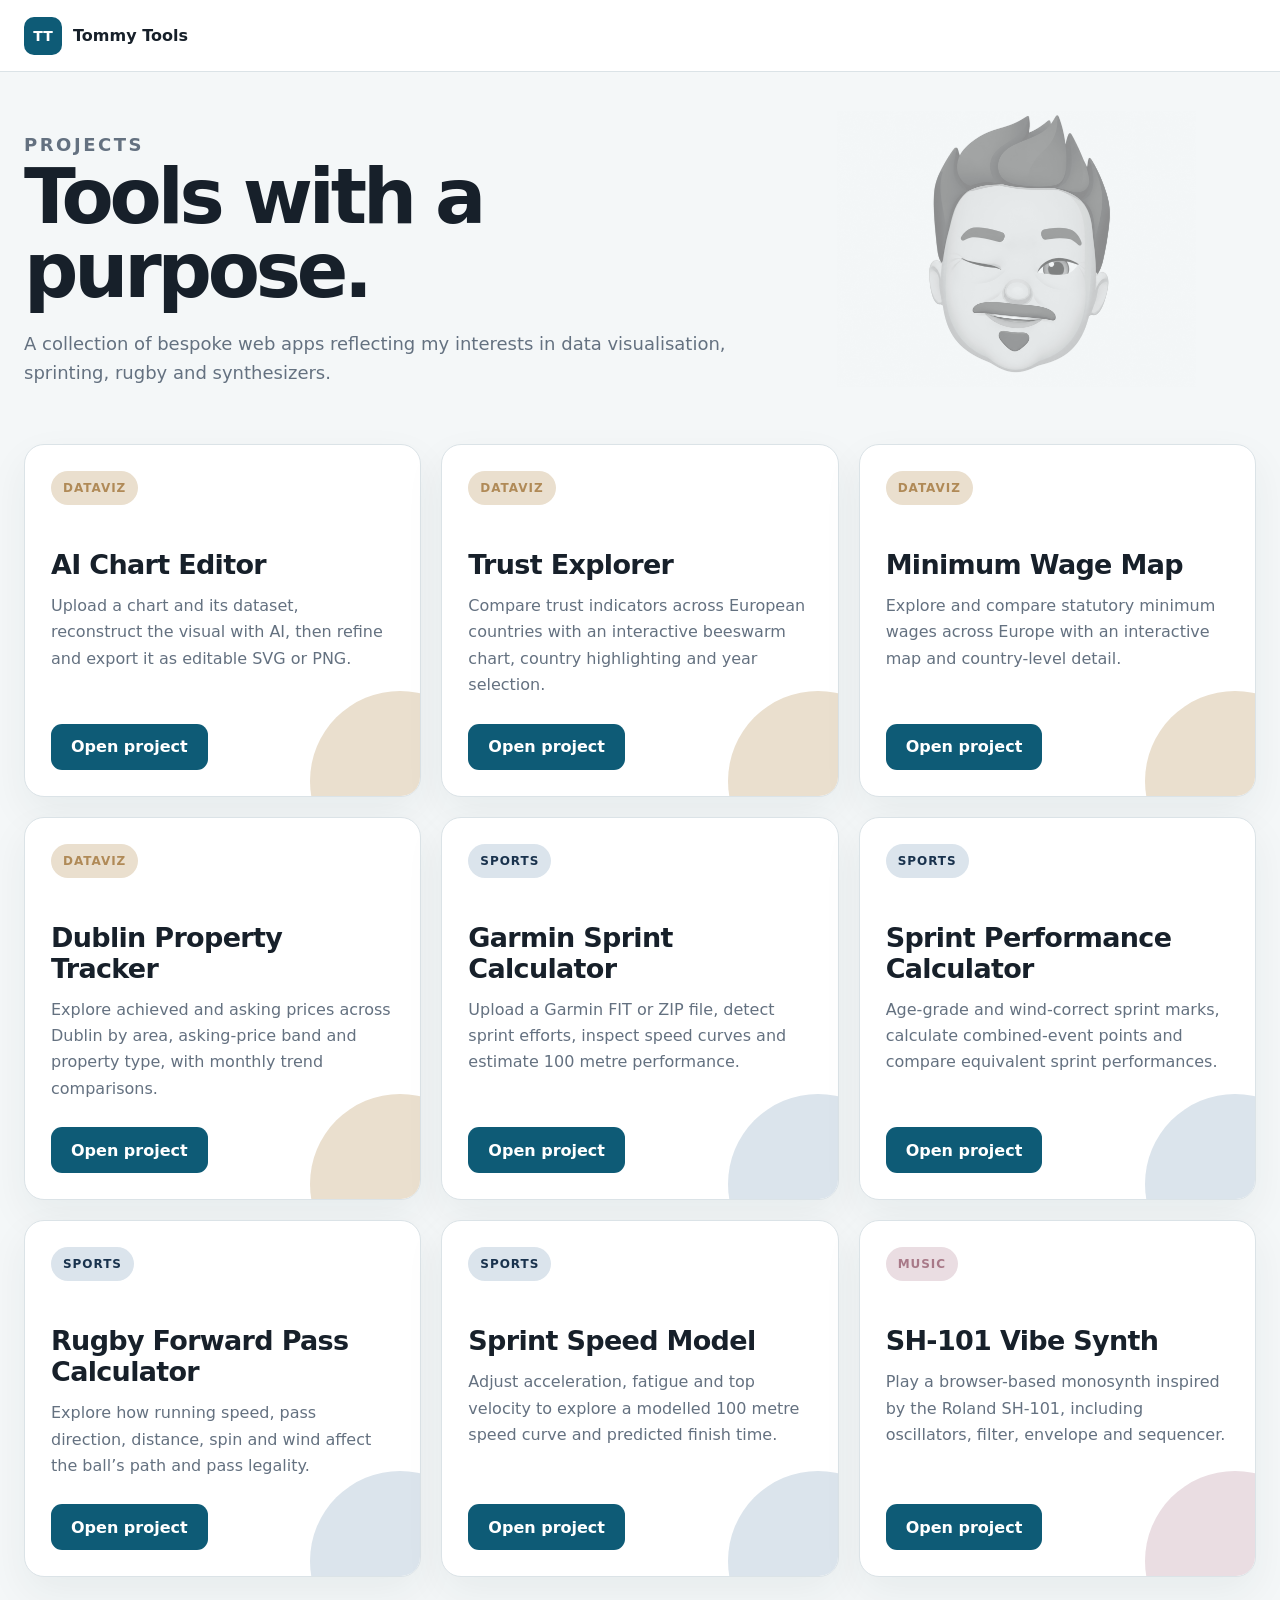
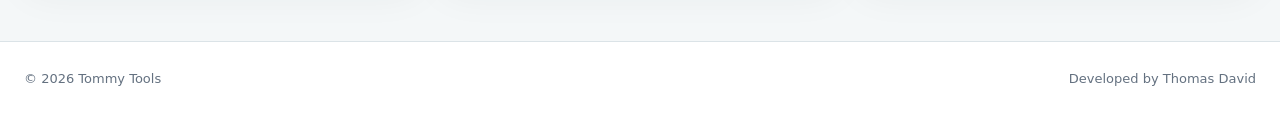
==== index.html @ 7e572ca0 "Add Dublin Property Tracker to homepage" ====
<!doctype html>
<html lang="en">
<head>
<meta charset="utf-8">
<meta name="viewport" content="width=device-width,initial-scale=1">
<meta name="description" content="Tommy Tools — bespoke web apps for data visualisation, sprinting, rugby and synthesizers.">
<link rel="icon" type="image/png" href="/611e7a94-79a0-4794-a9b9-d9aaa719858f.png">
<link rel="shortcut icon" type="image/png" href="/611e7a94-79a0-4794-a9b9-d9aaa719858f.png">
<link rel="apple-touch-icon" href="/611e7a94-79a0-4794-a9b9-d9aaa719858f.png">
<title>Tommy Tools</title>
<style>
:root{
  --ink:#17202a;
  --muted:#647180;
  --line:#dbe3e7;
  --soft:#f3f7f8;
  --accent:#0e5b76;
  --white:#fff;
  --dataviz:#b08a57;
  --dataviz-soft:#eadfce;
  --sports:#19324d;
  --sports-soft:#dbe4ec;
  --music:#a87988;
  --music-soft:#eadde2;
}
*{box-sizing:border-box}
body{margin:0;background:#f4f7f8;color:var(--ink);font-family:Inter,system-ui,-apple-system,"Segoe UI",sans-serif}
.shell{width:min(1450px,calc(100% - 48px));margin:auto}
.topbar{height:72px;background:#fff;border-bottom:1px solid var(--line);display:flex;align-items:center}
.topbar .shell{display:flex;align-items:center}
.brand{display:flex;align-items:center;gap:11px;color:var(--ink);text-decoration:none;font-weight:850}
.mark{display:grid;place-items:center;width:38px;height:38px;border-radius:10px;background:var(--accent);color:#fff;font-size:14px}
.hero{padding:38px 0 28px;display:grid;grid-template-columns:minmax(0,1.2fr) minmax(360px,.8fr);gap:34px;align-items:center}
.hero-copy{min-width:0}
.hero-visual{display:flex;align-items:center;justify-content:center;min-height:264px;overflow:visible}
.hero-visual img{display:block;width:120%;max-width:120%;max-height:276px;object-fit:contain;opacity:.48;filter:grayscale(100%);mix-blend-mode:multiply}
.eyebrow{margin:0 0 8px;color:var(--accent);font-size:13px;font-weight:850;letter-spacing:.14em;text-transform:uppercase}
.hero h1{margin:0;font-size:clamp(42px,6vw,76px);line-height:.98;letter-spacing:-.055em}
.hero p{max-width:900px;margin:20px 0 0;color:var(--muted);font-size:18px;line-height:1.65}
.grid{display:grid;grid-template-columns:repeat(3,minmax(0,1fr));gap:20px;padding:28px 0 64px}
.card{--cat:#0e5b76;--cat-soft:#e5f1f4;min-height:340px;padding:26px;background:#fff;border:1px solid var(--line);border-radius:20px;display:flex;flex-direction:column;box-shadow:0 16px 42px rgba(24,43,54,.06);overflow:hidden;position:relative}
.card.dataviz{--cat:var(--dataviz);--cat-soft:var(--dataviz-soft)}
.card.sports{--cat:var(--sports);--cat-soft:var(--sports-soft)}
.card.music{--cat:var(--music);--cat-soft:var(--music-soft)}
.card:after{content:"";position:absolute;width:180px;height:180px;border-radius:50%;background:var(--cat-soft);right:-70px;bottom:-75px}
.card-top,.card-body,.card-footer{position:relative;z-index:1}
.card-top{display:flex;align-items:center}
.category{display:inline-flex;align-items:center;min-height:34px;padding:0 12px;border-radius:999px;background:var(--cat-soft);color:var(--cat);font-size:12px;font-weight:850;letter-spacing:.08em;text-transform:uppercase}
.card-body{margin-top:44px}
.card h2{margin:0;font-size:27px;letter-spacing:-.025em}
.card p{margin:13px 0 0;color:var(--muted);line-height:1.65}
.card-footer{margin-top:auto;padding-top:25px}
.button{display:inline-flex;align-items:center;justify-content:center;min-height:46px;padding:0 20px;border-radius:11px;background:var(--accent);color:#fff;text-decoration:none;font-weight:800}
.footer{border-top:1px solid var(--line);background:#fff}
.footer .shell{min-height:72px;display:flex;align-items:center;justify-content:space-between;color:var(--muted);font-size:13px}
@media(max-width:1050px){.hero{grid-template-columns:1fr}.hero-visual{order:-1;min-height:180px}.hero-visual img{width:120%;max-width:120%;max-height:204px}.grid{grid-template-columns:repeat(2,1fr)}}
@media(max-width:680px){.shell{width:min(100% - 24px,1450px)}.hero{padding-top:24px}.hero-visual{display:none}.grid{grid-template-columns:1fr}.card{min-height:310px}.footer .shell{align-items:flex-start;justify-content:center;flex-direction:column;gap:4px}}
</style>
</head>
<body>
<header class="topbar"><div class="shell"><a class="brand" href="/" aria-label="Tommy Tools home"><span class="mark">TT</span><span>Tommy Tools</span></a></div></header>
<main class="shell">
<section class="hero">
  <div class="hero-copy"><p class="eyebrow">Projects</p><h1>Tools with a purpose.</h1><p>A collection of bespoke web apps reflecting my interests in data visualisation, sprinting, rugby and synthesizers.</p></div>
  <div class="hero-visual"><img src="/611e7a94-79a0-4794-a9b9-d9aaa719858f.png" alt="Tommy Tools illustration"></div>
</section>
<section class="grid" aria-label="Available applications">
<article class="card dataviz"><div class="card-top"><span class="category">Dataviz</span></div><div class="card-body"><h2>AI Chart Editor</h2><p>Upload a chart and its dataset, reconstruct the visual with AI, then refine and export it as editable SVG or PNG.</p></div><div class="card-footer"><a class="button" href="https://chart.tommytools.dev/projects/ai-chart-editor">Open project</a></div></article>
<article class="card dataviz"><div class="card-top"><span class="category">Dataviz</span></div><div class="card-body"><h2>Trust Explorer</h2><p>Compare trust indicators across European countries with an interactive beeswarm chart, country highlighting and year selection.</p></div><div class="card-footer"><a class="button" href="/projects/trust-explorer/">Open project</a></div></article>
<article class="card dataviz"><div class="card-top"><span class="category">Dataviz</span></div><div class="card-body"><h2>Minimum Wage Map</h2><p>Explore and compare statutory minimum wages across Europe with an interactive map and country-level detail.</p></div><div class="card-footer"><a class="button" href="/projects/minimum-wage-map/">Open project</a></div></article>
<article class="card dataviz"><div class="card-top"><span class="category">Dataviz</span></div><div class="card-body"><h2>Dublin Property Tracker</h2><p>Explore achieved and asking prices across Dublin by area, asking-price band and property type, with monthly trend comparisons.</p></div><div class="card-footer"><a class="button" href="/projects/dublin-property-tracker/">Open project</a></div></article>
<article class="card sports"><div class="card-top"><span class="category">Sports</span></div><div class="card-body"><h2>Garmin Sprint Calculator</h2><p>Upload a Garmin FIT or ZIP file, detect sprint efforts, inspect speed curves and estimate 100 metre performance.</p></div><div class="card-footer"><a class="button" href="https://garmin.tommytools.dev/">Open project</a></div></article>
<article class="card sports"><div class="card-top"><span class="category">Sports</span></div><div class="card-body"><h2>Sprint Performance Calculator</h2><p>Age-grade and wind-correct sprint marks, calculate combined-event points and compare equivalent sprint performances.</p></div><div class="card-footer"><a class="button" href="/projects/sprint-performance-calculator/">Open project</a></div></article>
<article class="card sports"><div class="card-top"><span class="category">Sports</span></div><div class="card-body"><h2>Rugby Forward Pass Calculator</h2><p>Explore how running speed, pass direction, distance, spin and wind affect the ball’s path and pass legality.</p></div><div class="card-footer"><a class="button" href="/projects/rugby-forward-pass-calculator/">Open project</a></div></article>
<article class="card sports"><div class="card-top"><span class="category">Sports</span></div><div class="card-body"><h2>Sprint Speed Model</h2><p>Adjust acceleration, fatigue and top velocity to explore a modelled 100 metre speed curve and predicted finish time.</p></div><div class="card-footer"><a class="button" href="/projects/sprint-speed-model/">Open project</a></div></article>
<article class="card music"><div class="card-top"><span class="category">Music</span></div><div class="card-body"><h2>SH-101 Vibe Synth</h2><p>Play a browser-based monosynth inspired by the Roland SH-101, including oscillators, filter, envelope and sequencer.</p></div><div class="card-footer"><a class="button" href="/projects/sh101-synth/">Open project</a></div></article>
</section>
</main>
<footer class="footer"><div class="shell"><span>© 2026 Tommy Tools</span><span>Developed by Thomas David</span></div></footer>
</body>
</html>
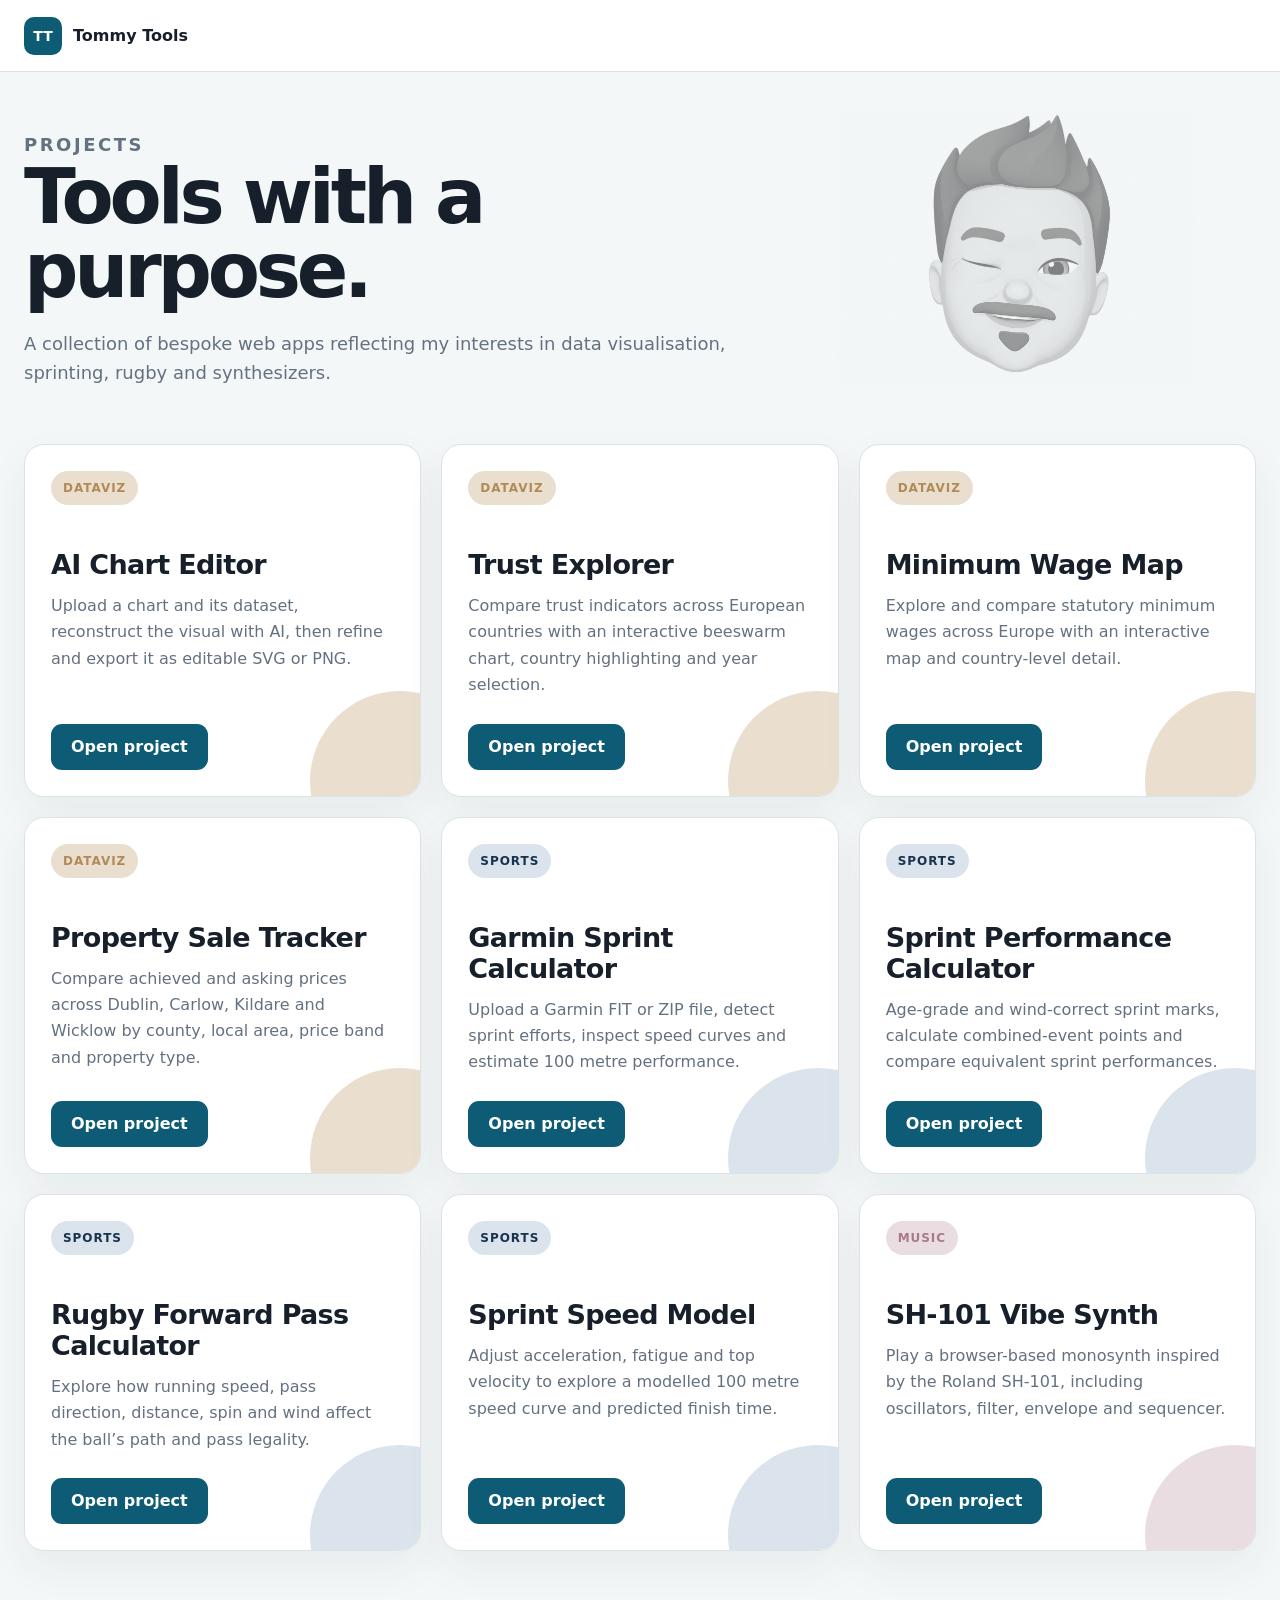
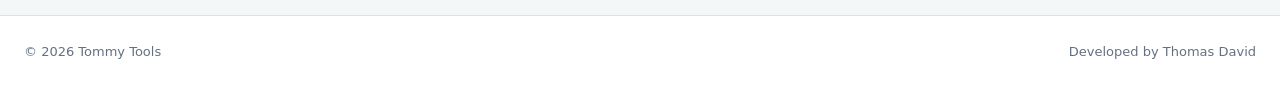
==== commit 3fdb17ea: "Rename regional property tracker card" ====
--- a/index.html
+++ b/index.html
@@ -68,7 +68,7 @@
 <article class="card dataviz"><div class="card-top"><span class="category">Dataviz</span></div><div class="card-body"><h2>AI Chart Editor</h2><p>Upload a chart and its dataset, reconstruct the visual with AI, then refine and export it as editable SVG or PNG.</p></div><div class="card-footer"><a class="button" href="https://chart.tommytools.dev/projects/ai-chart-editor">Open project</a></div></article>
 <article class="card dataviz"><div class="card-top"><span class="category">Dataviz</span></div><div class="card-body"><h2>Trust Explorer</h2><p>Compare trust indicators across European countries with an interactive beeswarm chart, country highlighting and year selection.</p></div><div class="card-footer"><a class="button" href="/projects/trust-explorer/">Open project</a></div></article>
 <article class="card dataviz"><div class="card-top"><span class="category">Dataviz</span></div><div class="card-body"><h2>Minimum Wage Map</h2><p>Explore and compare statutory minimum wages across Europe with an interactive map and country-level detail.</p></div><div class="card-footer"><a class="button" href="/projects/minimum-wage-map/">Open project</a></div></article>
-<article class="card dataviz"><div class="card-top"><span class="category">Dataviz</span></div><div class="card-body"><h2>Dublin Property Tracker</h2><p>Explore achieved and asking prices across Dublin by area, asking-price band and property type, with monthly trend comparisons.</p></div><div class="card-footer"><a class="button" href="/projects/dublin-property-tracker/">Open project</a></div></article>
+<article class="card dataviz"><div class="card-top"><span class="category">Dataviz</span></div><div class="card-body"><h2>Property Sale Tracker</h2><p>Compare achieved and asking prices across Dublin, Carlow, Kildare and Wicklow by county, local area, price band and property type.</p></div><div class="card-footer"><a class="button" href="/projects/dublin-property-tracker/">Open project</a></div></article>
 <article class="card sports"><div class="card-top"><span class="category">Sports</span></div><div class="card-body"><h2>Garmin Sprint Calculator</h2><p>Upload a Garmin FIT or ZIP file, detect sprint efforts, inspect speed curves and estimate 100 metre performance.</p></div><div class="card-footer"><a class="button" href="https://garmin.tommytools.dev/">Open project</a></div></article>
 <article class="card sports"><div class="card-top"><span class="category">Sports</span></div><div class="card-body"><h2>Sprint Performance Calculator</h2><p>Age-grade and wind-correct sprint marks, calculate combined-event points and compare equivalent sprint performances.</p></div><div class="card-footer"><a class="button" href="/projects/sprint-performance-calculator/">Open project</a></div></article>
 <article class="card sports"><div class="card-top"><span class="category">Sports</span></div><div class="card-body"><h2>Rugby Forward Pass Calculator</h2><p>Explore how running speed, pass direction, distance, spin and wind affect the ball’s path and pass legality.</p></div><div class="card-footer"><a class="button" href="/projects/rugby-forward-pass-calculator/">Open project</a></div></article>
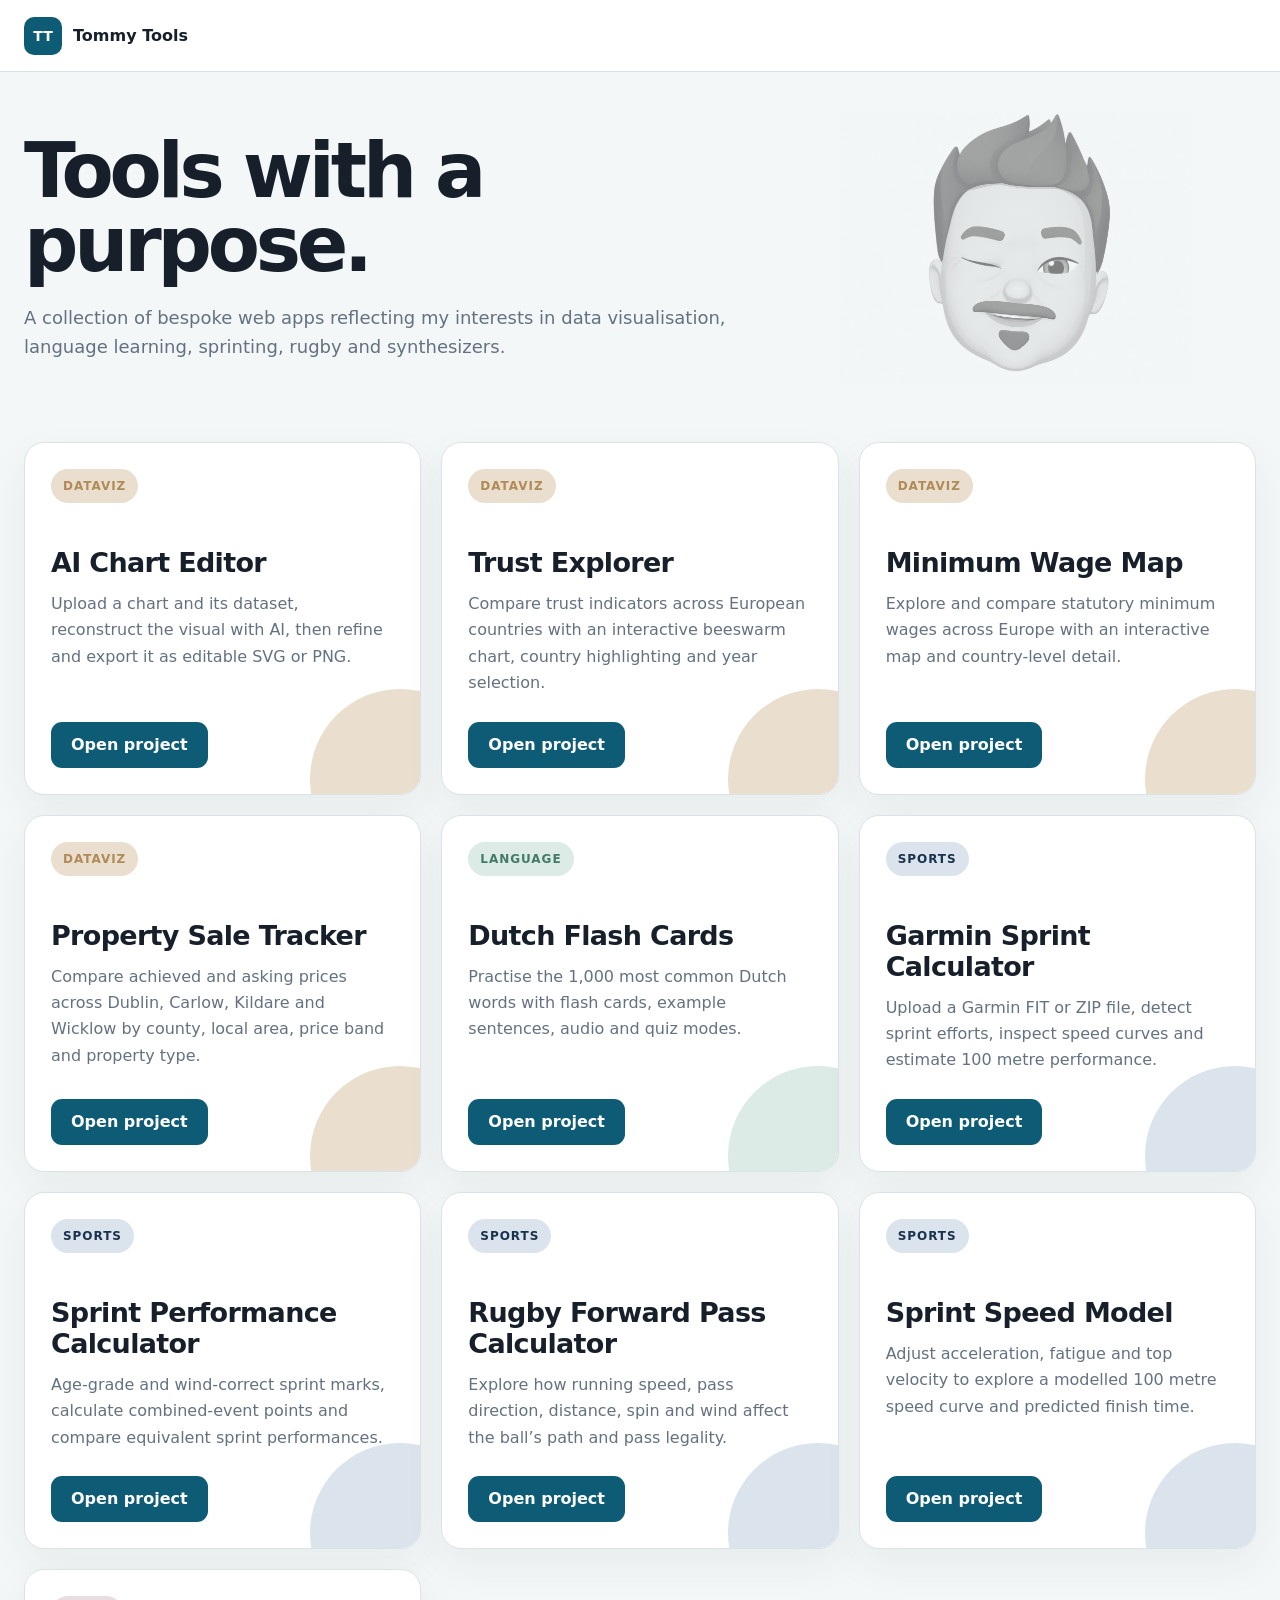
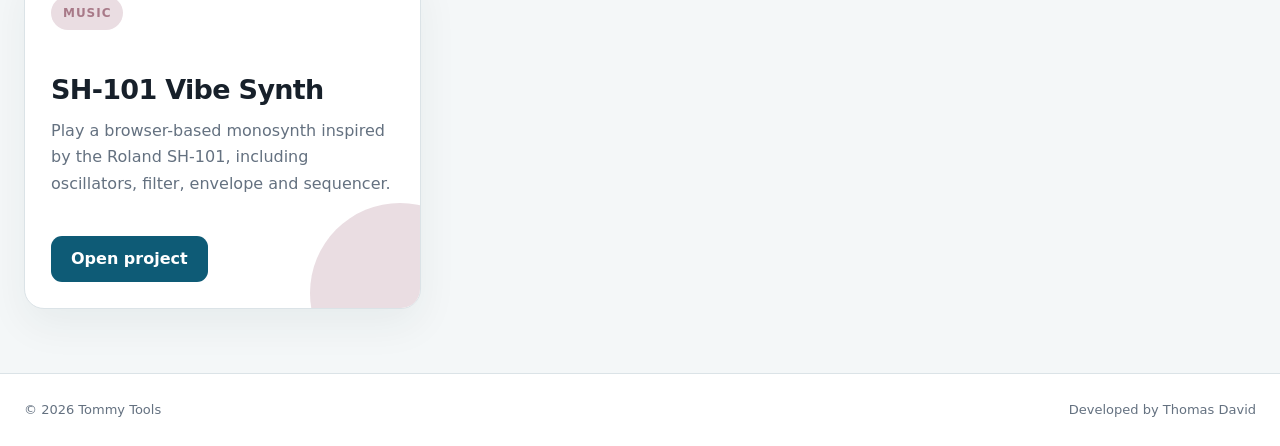
==== commit 302d6bf0: "Add Dutch flash cards and simplify homepage" ====
--- a/index.html
+++ b/index.html
@@ -3,7 +3,7 @@
 <head>
 <meta charset="utf-8">
 <meta name="viewport" content="width=device-width,initial-scale=1">
-<meta name="description" content="Tommy Tools — bespoke web apps for data visualisation, sprinting, rugby and synthesizers.">
+<meta name="description" content="Tommy Tools — bespoke web apps for data visualisation, language learning, sprinting, rugby and synthesizers.">
 <link rel="icon" type="image/png" href="/611e7a94-79a0-4794-a9b9-d9aaa719858f.png">
 <link rel="shortcut icon" type="image/png" href="/611e7a94-79a0-4794-a9b9-d9aaa719858f.png">
 <link rel="apple-touch-icon" href="/611e7a94-79a0-4794-a9b9-d9aaa719858f.png">
@@ -18,6 +18,8 @@
   --white:#fff;
   --dataviz:#b08a57;
   --dataviz-soft:#eadfce;
+  --language:#437b68;
+  --language-soft:#dcebe5;
   --sports:#19324d;
   --sports-soft:#dbe4ec;
   --music:#a87988;
@@ -34,12 +36,12 @@
 .hero-copy{min-width:0}
 .hero-visual{display:flex;align-items:center;justify-content:center;min-height:264px;overflow:visible}
 .hero-visual img{display:block;width:120%;max-width:120%;max-height:276px;object-fit:contain;opacity:.48;filter:grayscale(100%);mix-blend-mode:multiply}
-.eyebrow{margin:0 0 8px;color:var(--accent);font-size:13px;font-weight:850;letter-spacing:.14em;text-transform:uppercase}
 .hero h1{margin:0;font-size:clamp(42px,6vw,76px);line-height:.98;letter-spacing:-.055em}
 .hero p{max-width:900px;margin:20px 0 0;color:var(--muted);font-size:18px;line-height:1.65}
 .grid{display:grid;grid-template-columns:repeat(3,minmax(0,1fr));gap:20px;padding:28px 0 64px}
 .card{--cat:#0e5b76;--cat-soft:#e5f1f4;min-height:340px;padding:26px;background:#fff;border:1px solid var(--line);border-radius:20px;display:flex;flex-direction:column;box-shadow:0 16px 42px rgba(24,43,54,.06);overflow:hidden;position:relative}
 .card.dataviz{--cat:var(--dataviz);--cat-soft:var(--dataviz-soft)}
+.card.language{--cat:var(--language);--cat-soft:var(--language-soft)}
 .card.sports{--cat:var(--sports);--cat-soft:var(--sports-soft)}
 .card.music{--cat:var(--music);--cat-soft:var(--music-soft)}
 .card:after{content:"";position:absolute;width:180px;height:180px;border-radius:50%;background:var(--cat-soft);right:-70px;bottom:-75px}
@@ -61,7 +63,7 @@
 <header class="topbar"><div class="shell"><a class="brand" href="/" aria-label="Tommy Tools home"><span class="mark">TT</span><span>Tommy Tools</span></a></div></header>
 <main class="shell">
 <section class="hero">
-  <div class="hero-copy"><p class="eyebrow">Projects</p><h1>Tools with a purpose.</h1><p>A collection of bespoke web apps reflecting my interests in data visualisation, sprinting, rugby and synthesizers.</p></div>
+  <div class="hero-copy"><h1>Tools with a purpose.</h1><p>A collection of bespoke web apps reflecting my interests in data visualisation, language learning, sprinting, rugby and synthesizers.</p></div>
   <div class="hero-visual"><img src="/611e7a94-79a0-4794-a9b9-d9aaa719858f.png" alt="Tommy Tools illustration"></div>
 </section>
 <section class="grid" aria-label="Available applications">
@@ -69,6 +71,7 @@
 <article class="card dataviz"><div class="card-top"><span class="category">Dataviz</span></div><div class="card-body"><h2>Trust Explorer</h2><p>Compare trust indicators across European countries with an interactive beeswarm chart, country highlighting and year selection.</p></div><div class="card-footer"><a class="button" href="/projects/trust-explorer/">Open project</a></div></article>
 <article class="card dataviz"><div class="card-top"><span class="category">Dataviz</span></div><div class="card-body"><h2>Minimum Wage Map</h2><p>Explore and compare statutory minimum wages across Europe with an interactive map and country-level detail.</p></div><div class="card-footer"><a class="button" href="/projects/minimum-wage-map/">Open project</a></div></article>
 <article class="card dataviz"><div class="card-top"><span class="category">Dataviz</span></div><div class="card-body"><h2>Property Sale Tracker</h2><p>Compare achieved and asking prices across Dublin, Carlow, Kildare and Wicklow by county, local area, price band and property type.</p></div><div class="card-footer"><a class="button" href="/projects/dublin-property-tracker/">Open project</a></div></article>
+<article class="card language"><div class="card-top"><span class="category">Language</span></div><div class="card-body"><h2>Dutch Flash Cards</h2><p>Practise the 1,000 most common Dutch words with flash cards, example sentences, audio and quiz modes.</p></div><div class="card-footer"><a class="button" href="/projects/dutch-flash-cards/">Open project</a></div></article>
 <article class="card sports"><div class="card-top"><span class="category">Sports</span></div><div class="card-body"><h2>Garmin Sprint Calculator</h2><p>Upload a Garmin FIT or ZIP file, detect sprint efforts, inspect speed curves and estimate 100 metre performance.</p></div><div class="card-footer"><a class="button" href="https://garmin.tommytools.dev/">Open project</a></div></article>
 <article class="card sports"><div class="card-top"><span class="category">Sports</span></div><div class="card-body"><h2>Sprint Performance Calculator</h2><p>Age-grade and wind-correct sprint marks, calculate combined-event points and compare equivalent sprint performances.</p></div><div class="card-footer"><a class="button" href="/projects/sprint-performance-calculator/">Open project</a></div></article>
 <article class="card sports"><div class="card-top"><span class="category">Sports</span></div><div class="card-body"><h2>Rugby Forward Pass Calculator</h2><p>Explore how running speed, pass direction, distance, spin and wind affect the ball’s path and pass legality.</p></div><div class="card-footer"><a class="button" href="/projects/rugby-forward-pass-calculator/">Open project</a></div></article>
@@ -78,4 +81,4 @@
 </main>
 <footer class="footer"><div class="shell"><span>© 2026 Tommy Tools</span><span>Developed by Thomas David</span></div></footer>
 </body>
-</html>
+</html>
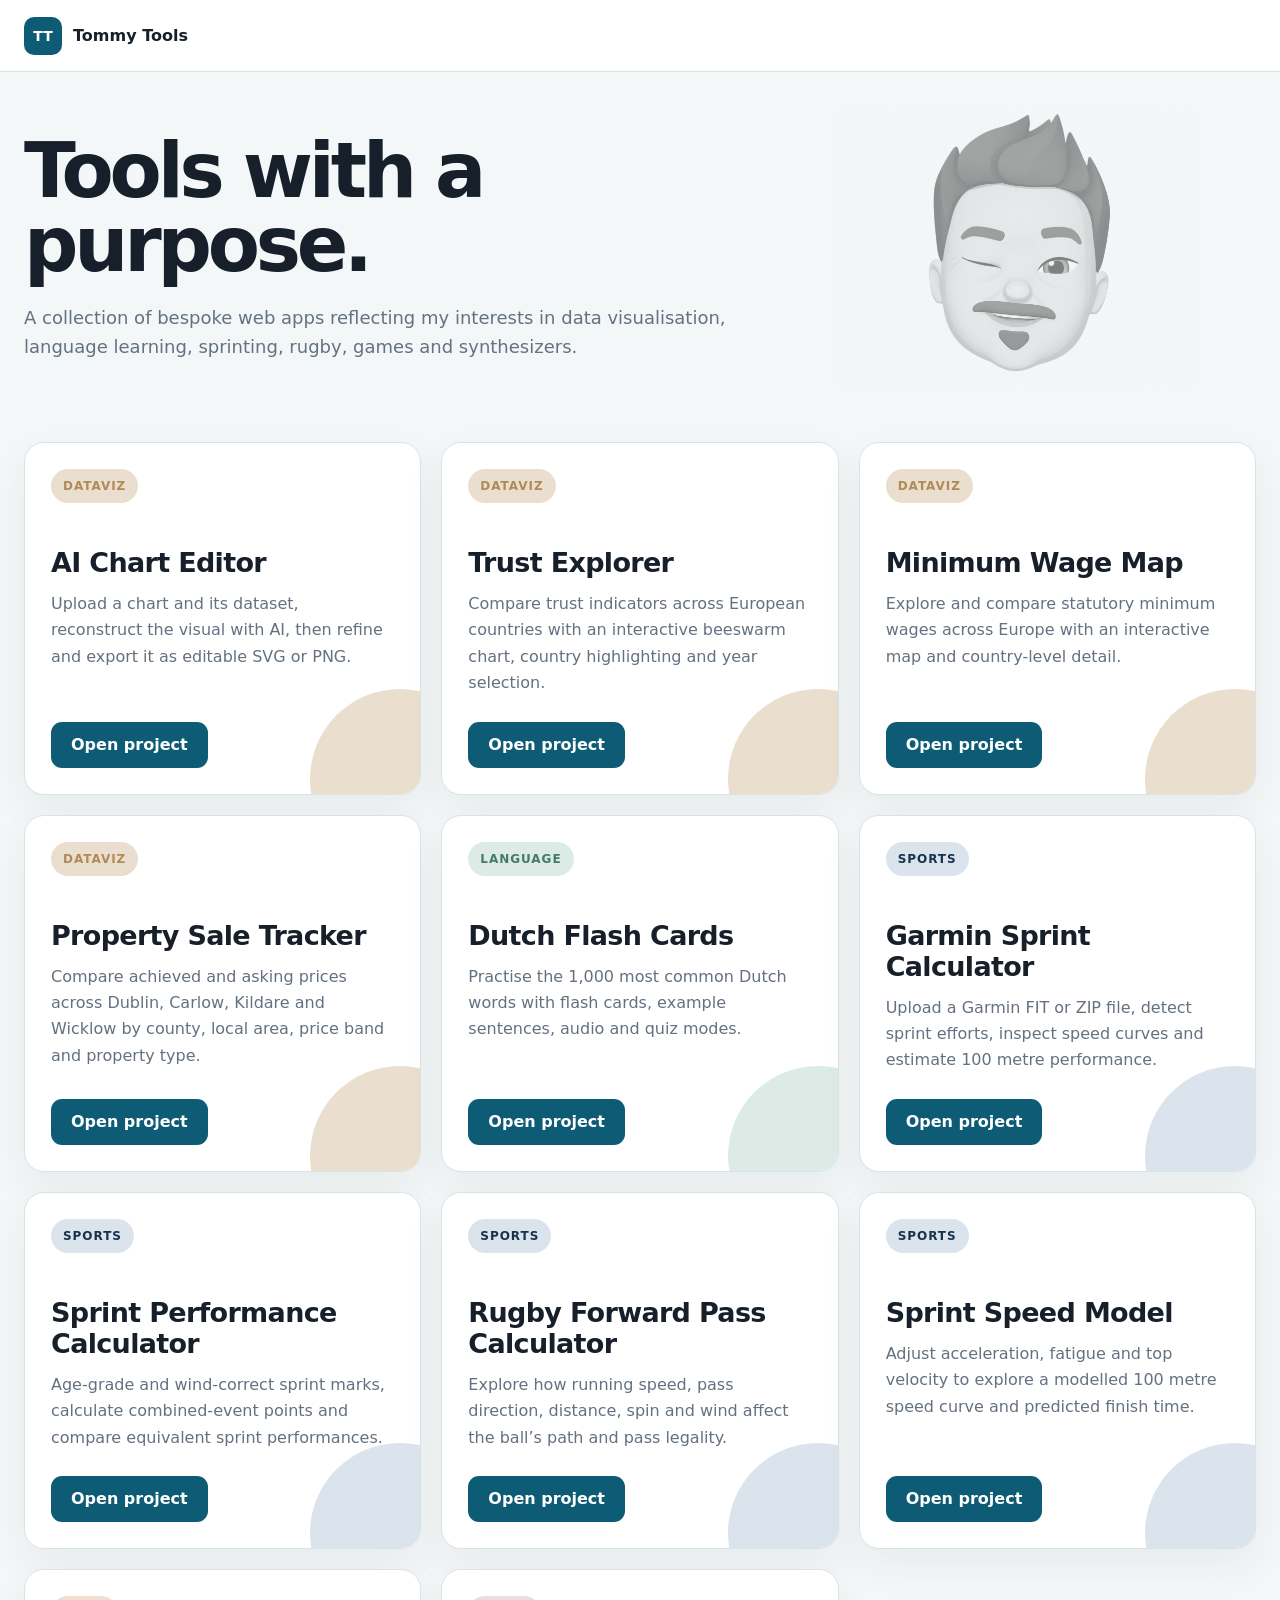
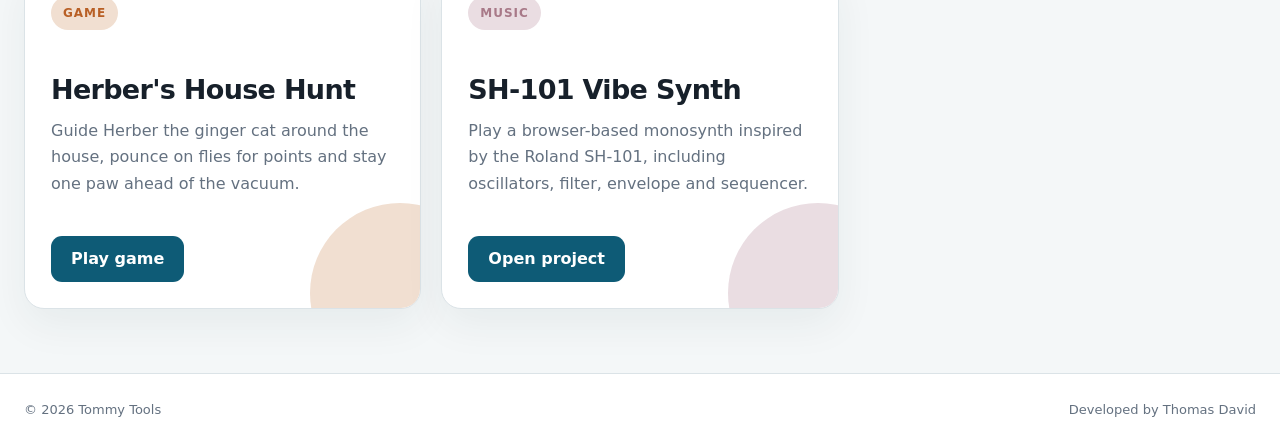
==== commit 3537c27e: "Add Herber game to Tommy Tools" ====
--- a/index.html
+++ b/index.html
@@ -3,7 +3,7 @@
 <head>
 <meta charset="utf-8">
 <meta name="viewport" content="width=device-width,initial-scale=1">
-<meta name="description" content="Tommy Tools — bespoke web apps for data visualisation, language learning, sprinting, rugby and synthesizers.">
+<meta name="description" content="Tommy Tools — bespoke web apps for data visualisation, language learning, sprinting, rugby, games and synthesizers.">
 <link rel="icon" type="image/png" href="/611e7a94-79a0-4794-a9b9-d9aaa719858f.png">
 <link rel="shortcut icon" type="image/png" href="/611e7a94-79a0-4794-a9b9-d9aaa719858f.png">
 <link rel="apple-touch-icon" href="/611e7a94-79a0-4794-a9b9-d9aaa719858f.png">
@@ -24,6 +24,8 @@
   --sports-soft:#dbe4ec;
   --music:#a87988;
   --music-soft:#eadde2;
+  --games:#b85f25;
+  --games-soft:#f1dfd1;
 }
 *{box-sizing:border-box}
 body{margin:0;background:#f4f7f8;color:var(--ink);font-family:Inter,system-ui,-apple-system,"Segoe UI",sans-serif}
@@ -44,6 +46,7 @@
 .card.language{--cat:var(--language);--cat-soft:var(--language-soft)}
 .card.sports{--cat:var(--sports);--cat-soft:var(--sports-soft)}
 .card.music{--cat:var(--music);--cat-soft:var(--music-soft)}
+.card.games{--cat:var(--games);--cat-soft:var(--games-soft)}
 .card:after{content:"";position:absolute;width:180px;height:180px;border-radius:50%;background:var(--cat-soft);right:-70px;bottom:-75px}
 .card-top,.card-body,.card-footer{position:relative;z-index:1}
 .card-top{display:flex;align-items:center}
@@ -63,7 +66,7 @@
 <header class="topbar"><div class="shell"><a class="brand" href="/" aria-label="Tommy Tools home"><span class="mark">TT</span><span>Tommy Tools</span></a></div></header>
 <main class="shell">
 <section class="hero">
-  <div class="hero-copy"><h1>Tools with a purpose.</h1><p>A collection of bespoke web apps reflecting my interests in data visualisation, language learning, sprinting, rugby and synthesizers.</p></div>
+  <div class="hero-copy"><h1>Tools with a purpose.</h1><p>A collection of bespoke web apps reflecting my interests in data visualisation, language learning, sprinting, rugby, games and synthesizers.</p></div>
   <div class="hero-visual"><img src="/611e7a94-79a0-4794-a9b9-d9aaa719858f.png" alt="Tommy Tools illustration"></div>
 </section>
 <section class="grid" aria-label="Available applications">
@@ -76,9 +79,10 @@
 <article class="card sports"><div class="card-top"><span class="category">Sports</span></div><div class="card-body"><h2>Sprint Performance Calculator</h2><p>Age-grade and wind-correct sprint marks, calculate combined-event points and compare equivalent sprint performances.</p></div><div class="card-footer"><a class="button" href="/projects/sprint-performance-calculator/">Open project</a></div></article>
 <article class="card sports"><div class="card-top"><span class="category">Sports</span></div><div class="card-body"><h2>Rugby Forward Pass Calculator</h2><p>Explore how running speed, pass direction, distance, spin and wind affect the ball’s path and pass legality.</p></div><div class="card-footer"><a class="button" href="/projects/rugby-forward-pass-calculator/">Open project</a></div></article>
 <article class="card sports"><div class="card-top"><span class="category">Sports</span></div><div class="card-body"><h2>Sprint Speed Model</h2><p>Adjust acceleration, fatigue and top velocity to explore a modelled 100 metre speed curve and predicted finish time.</p></div><div class="card-footer"><a class="button" href="/projects/sprint-speed-model/">Open project</a></div></article>
+<article class="card games"><div class="card-top"><span class="category">Game</span></div><div class="card-body"><h2>Herber's House Hunt</h2><p>Guide Herber the ginger cat around the house, pounce on flies for points and stay one paw ahead of the vacuum.</p></div><div class="card-footer"><a class="button" href="/projects/herbers-house-hunt/">Play game</a></div></article>
 <article class="card music"><div class="card-top"><span class="category">Music</span></div><div class="card-body"><h2>SH-101 Vibe Synth</h2><p>Play a browser-based monosynth inspired by the Roland SH-101, including oscillators, filter, envelope and sequencer.</p></div><div class="card-footer"><a class="button" href="/projects/sh101-synth/">Open project</a></div></article>
 </section>
 </main>
 <footer class="footer"><div class="shell"><span>© 2026 Tommy Tools</span><span>Developed by Thomas David</span></div></footer>
 </body>
-</html>+</html>
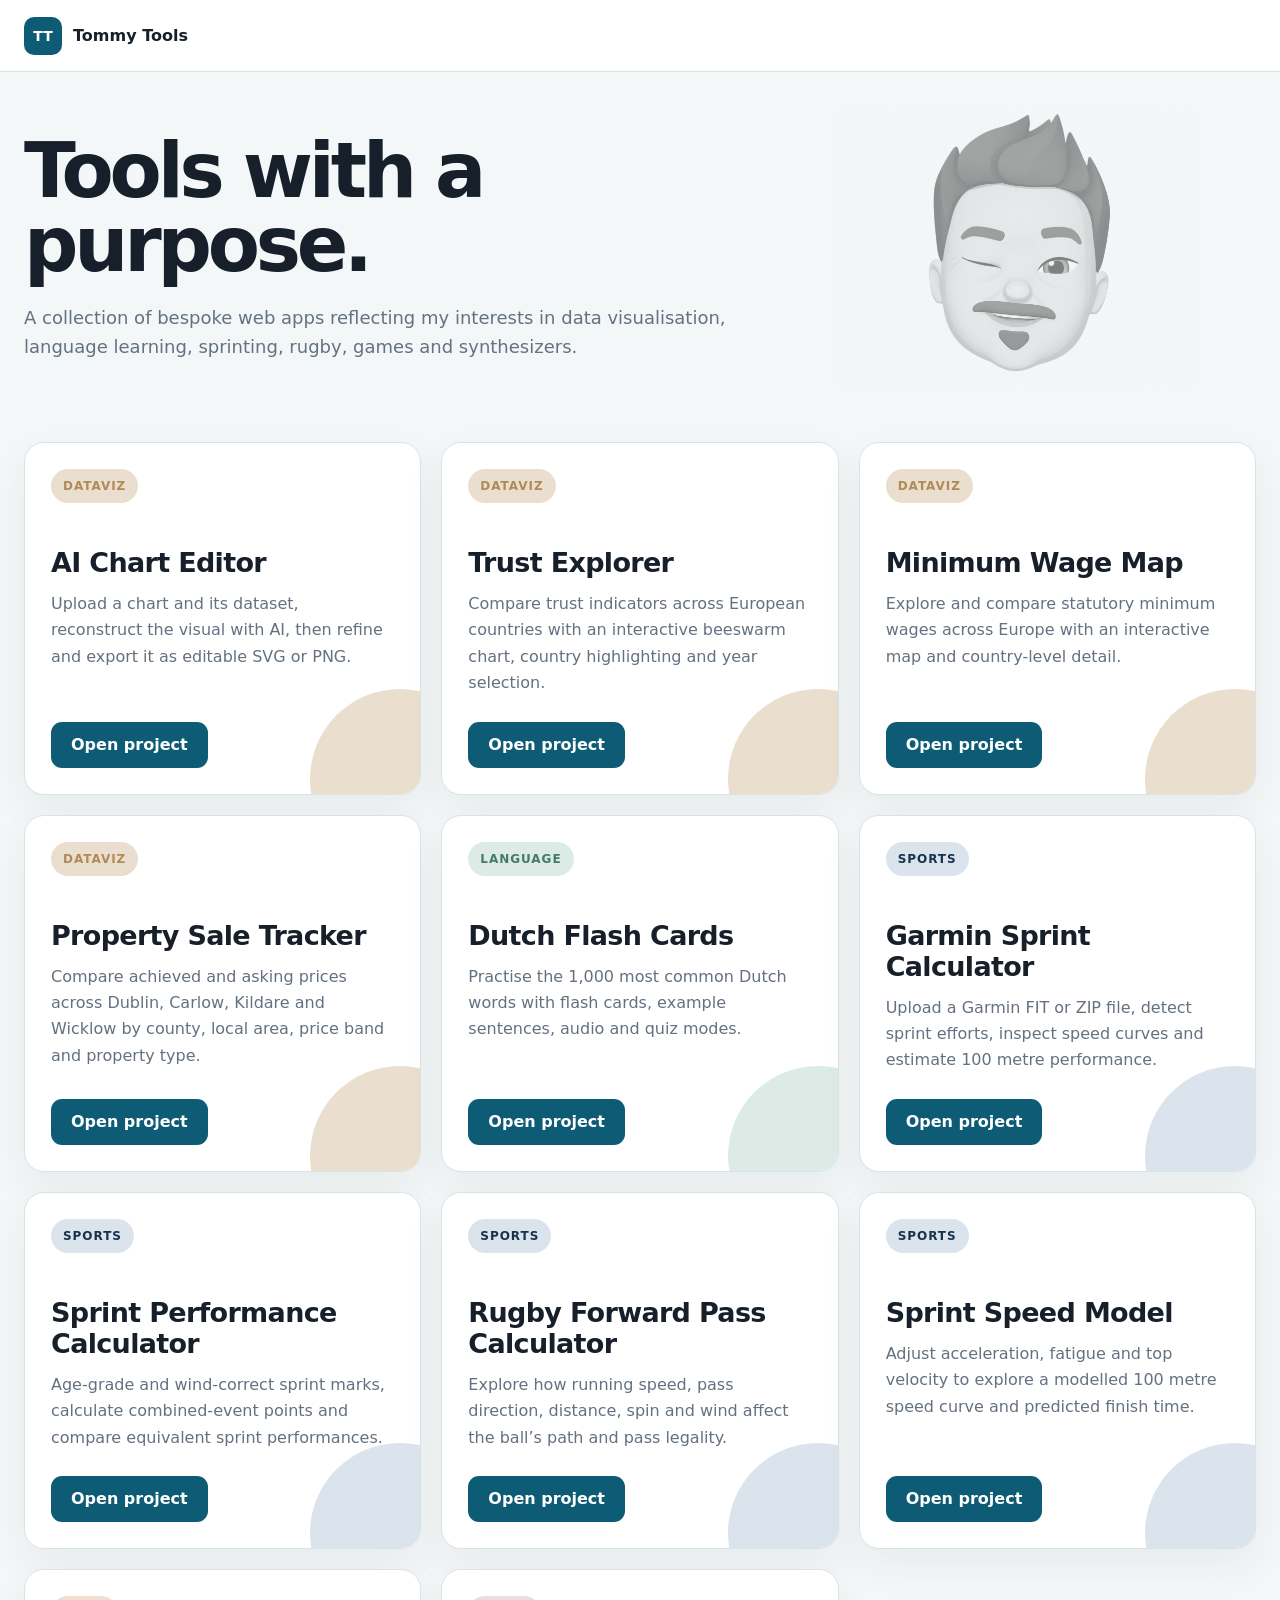
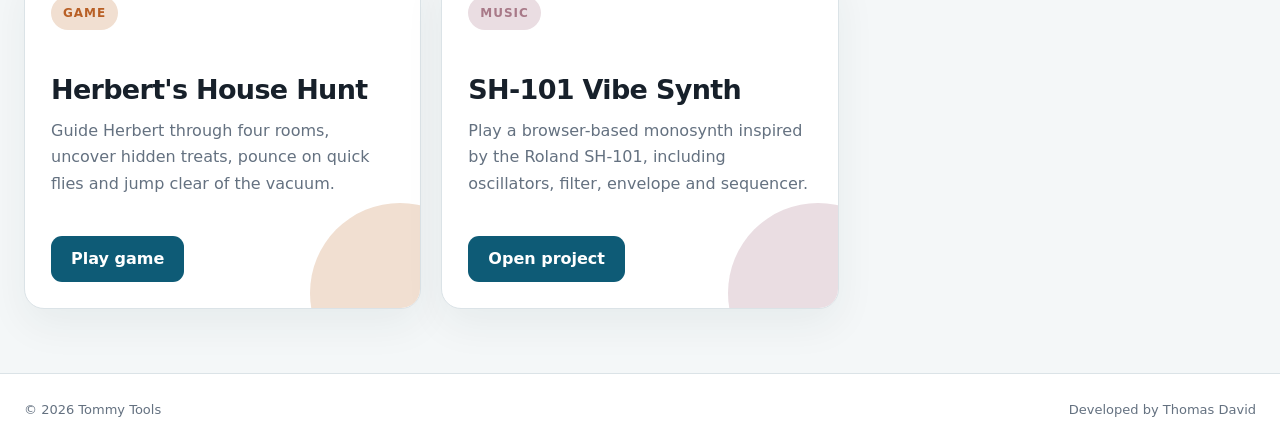
==== commit 9332f641: "Correct Herbert game name on homepage" ====
--- a/index.html
+++ b/index.html
@@ -79,7 +79,7 @@
 <article class="card sports"><div class="card-top"><span class="category">Sports</span></div><div class="card-body"><h2>Sprint Performance Calculator</h2><p>Age-grade and wind-correct sprint marks, calculate combined-event points and compare equivalent sprint performances.</p></div><div class="card-footer"><a class="button" href="/projects/sprint-performance-calculator/">Open project</a></div></article>
 <article class="card sports"><div class="card-top"><span class="category">Sports</span></div><div class="card-body"><h2>Rugby Forward Pass Calculator</h2><p>Explore how running speed, pass direction, distance, spin and wind affect the ball’s path and pass legality.</p></div><div class="card-footer"><a class="button" href="/projects/rugby-forward-pass-calculator/">Open project</a></div></article>
 <article class="card sports"><div class="card-top"><span class="category">Sports</span></div><div class="card-body"><h2>Sprint Speed Model</h2><p>Adjust acceleration, fatigue and top velocity to explore a modelled 100 metre speed curve and predicted finish time.</p></div><div class="card-footer"><a class="button" href="/projects/sprint-speed-model/">Open project</a></div></article>
-<article class="card games"><div class="card-top"><span class="category">Game</span></div><div class="card-body"><h2>Herber's House Hunt</h2><p>Guide Herber the ginger cat around the house, pounce on flies for points and stay one paw ahead of the vacuum.</p></div><div class="card-footer"><a class="button" href="/projects/herbers-house-hunt/">Play game</a></div></article>
+<article class="card games"><div class="card-top"><span class="category">Game</span></div><div class="card-body"><h2>Herbert's House Hunt</h2><p>Guide Herbert through four rooms, uncover hidden treats, pounce on quick flies and jump clear of the vacuum.</p></div><div class="card-footer"><a class="button" href="/projects/herbers-house-hunt/">Play game</a></div></article>
 <article class="card music"><div class="card-top"><span class="category">Music</span></div><div class="card-body"><h2>SH-101 Vibe Synth</h2><p>Play a browser-based monosynth inspired by the Roland SH-101, including oscillators, filter, envelope and sequencer.</p></div><div class="card-footer"><a class="button" href="/projects/sh101-synth/">Open project</a></div></article>
 </section>
 </main>
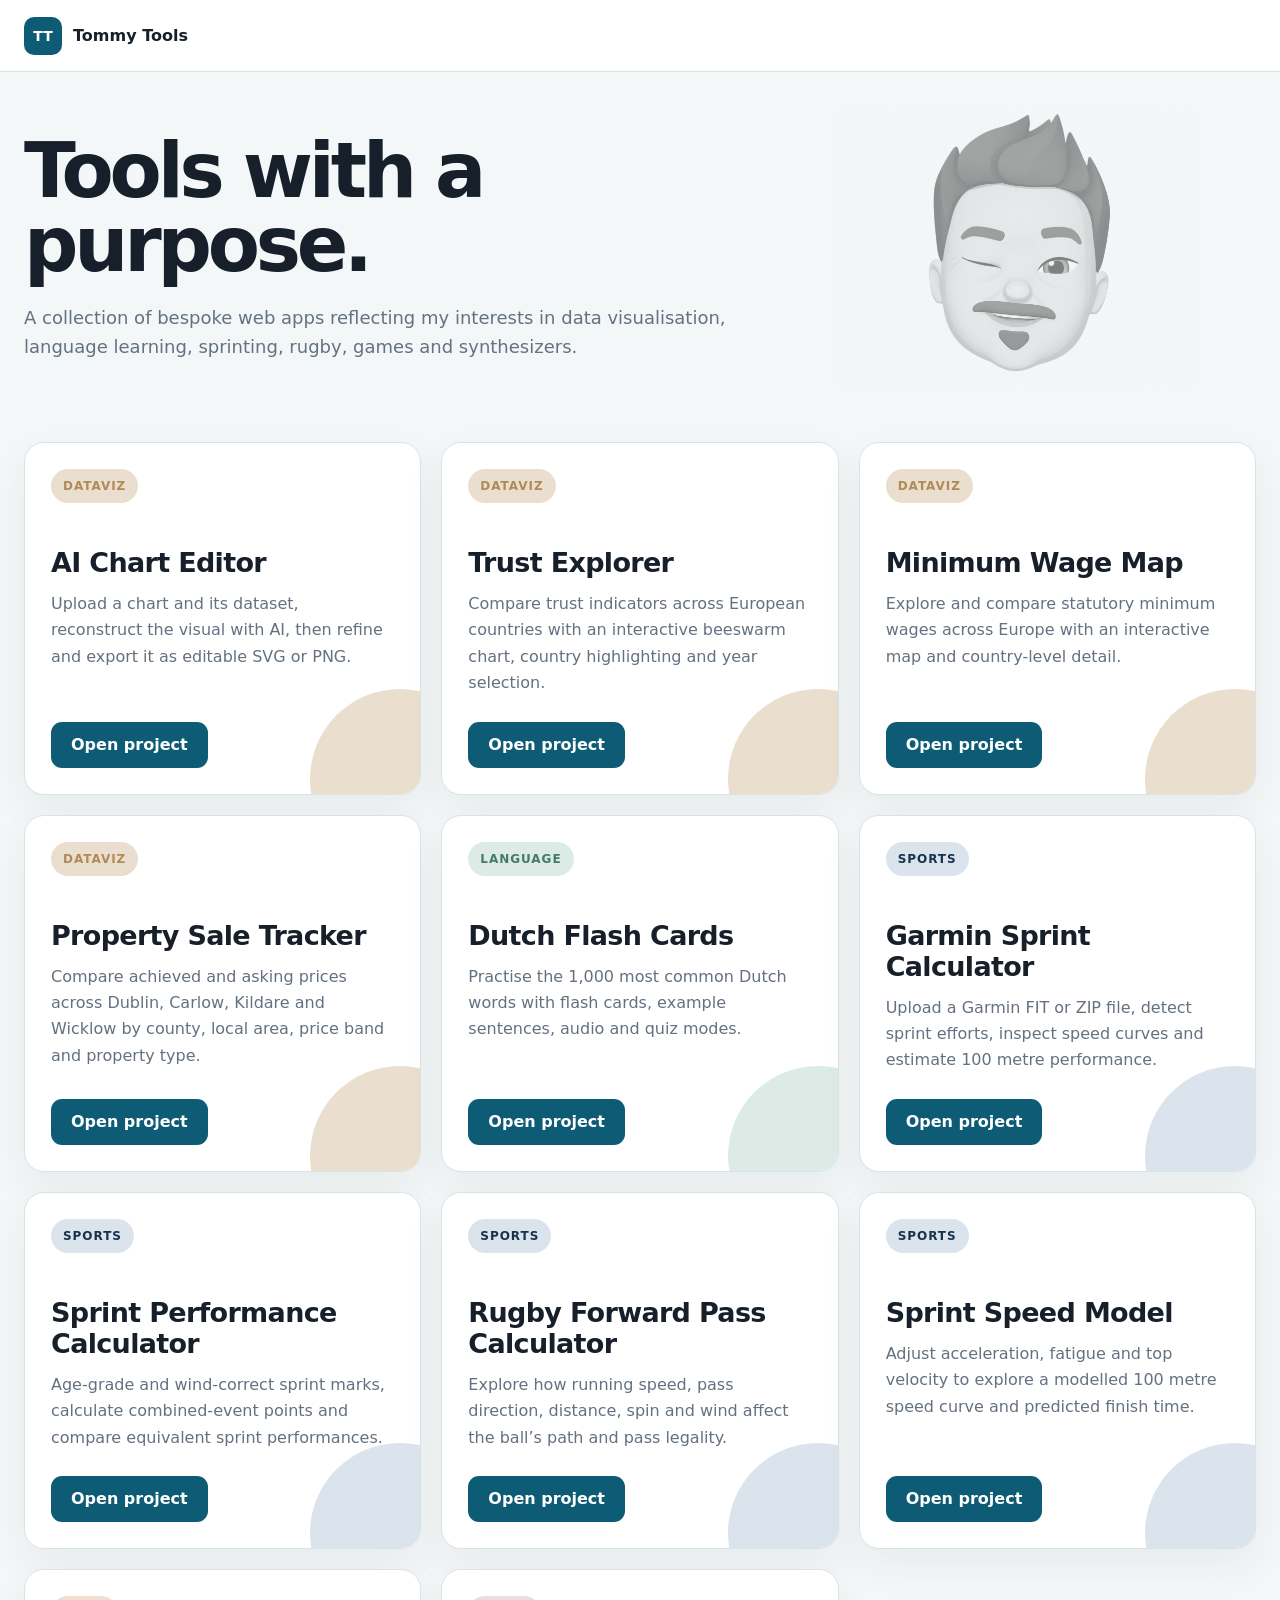
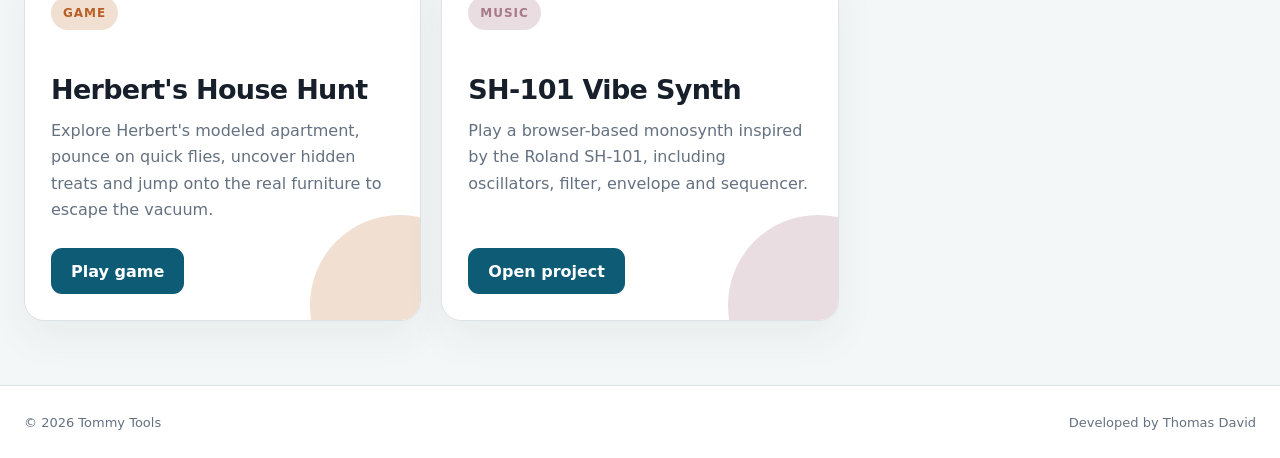
==== commit 93e1c460: "Describe Herbert's modeled apartment game" ====
--- a/index.html
+++ b/index.html
@@ -79,7 +79,7 @@
 <article class="card sports"><div class="card-top"><span class="category">Sports</span></div><div class="card-body"><h2>Sprint Performance Calculator</h2><p>Age-grade and wind-correct sprint marks, calculate combined-event points and compare equivalent sprint performances.</p></div><div class="card-footer"><a class="button" href="/projects/sprint-performance-calculator/">Open project</a></div></article>
 <article class="card sports"><div class="card-top"><span class="category">Sports</span></div><div class="card-body"><h2>Rugby Forward Pass Calculator</h2><p>Explore how running speed, pass direction, distance, spin and wind affect the ball’s path and pass legality.</p></div><div class="card-footer"><a class="button" href="/projects/rugby-forward-pass-calculator/">Open project</a></div></article>
 <article class="card sports"><div class="card-top"><span class="category">Sports</span></div><div class="card-body"><h2>Sprint Speed Model</h2><p>Adjust acceleration, fatigue and top velocity to explore a modelled 100 metre speed curve and predicted finish time.</p></div><div class="card-footer"><a class="button" href="/projects/sprint-speed-model/">Open project</a></div></article>
-<article class="card games"><div class="card-top"><span class="category">Game</span></div><div class="card-body"><h2>Herbert's House Hunt</h2><p>Guide Herbert through four rooms, uncover hidden treats, pounce on quick flies and jump clear of the vacuum.</p></div><div class="card-footer"><a class="button" href="/projects/herbers-house-hunt/">Play game</a></div></article>
+<article class="card games"><div class="card-top"><span class="category">Game</span></div><div class="card-body"><h2>Herbert's House Hunt</h2><p>Explore Herbert's modeled apartment, pounce on quick flies, uncover hidden treats and jump onto the real furniture to escape the vacuum.</p></div><div class="card-footer"><a class="button" href="/projects/herbers-house-hunt/">Play game</a></div></article>
 <article class="card music"><div class="card-top"><span class="category">Music</span></div><div class="card-body"><h2>SH-101 Vibe Synth</h2><p>Play a browser-based monosynth inspired by the Roland SH-101, including oscillators, filter, envelope and sequencer.</p></div><div class="card-footer"><a class="button" href="/projects/sh101-synth/">Open project</a></div></article>
 </section>
 </main>
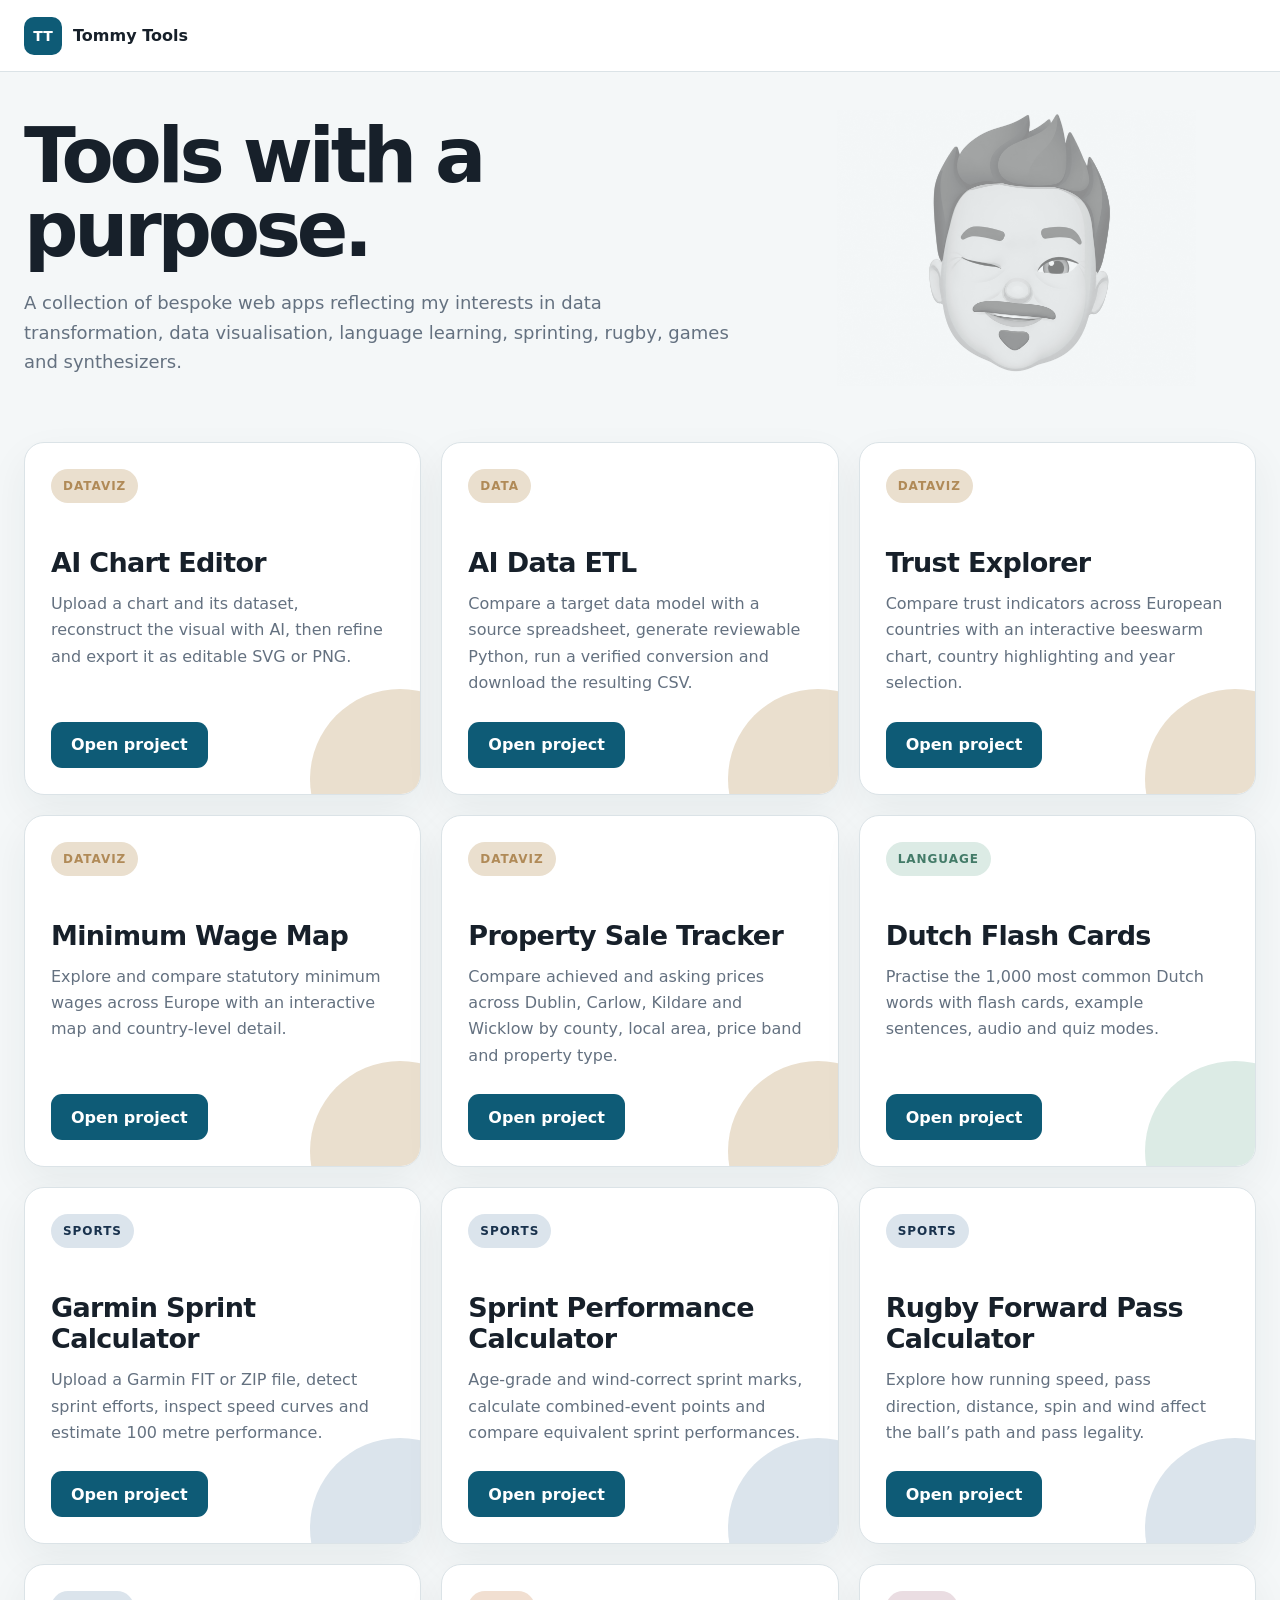
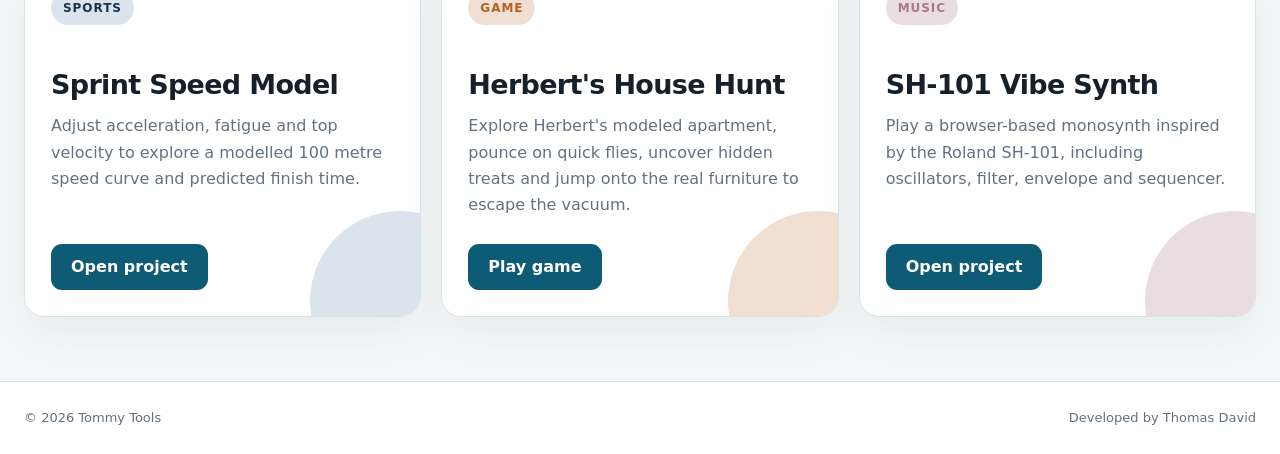
==== commit 17e51820: "Add AI Data ETL to the Tommy Tools home page" ====
--- a/index.html
+++ b/index.html
@@ -3,7 +3,7 @@
 <head>
 <meta charset="utf-8">
 <meta name="viewport" content="width=device-width,initial-scale=1">
-<meta name="description" content="Tommy Tools — bespoke web apps for data visualisation, language learning, sprinting, rugby, games and synthesizers.">
+<meta name="description" content="Tommy Tools — bespoke web apps for data transformation, data visualisation, language learning, sprinting, rugby, games and synthesizers.">
 <link rel="icon" type="image/png" href="/611e7a94-79a0-4794-a9b9-d9aaa719858f.png">
 <link rel="shortcut icon" type="image/png" href="/611e7a94-79a0-4794-a9b9-d9aaa719858f.png">
 <link rel="apple-touch-icon" href="/611e7a94-79a0-4794-a9b9-d9aaa719858f.png">
@@ -66,11 +66,12 @@
 <header class="topbar"><div class="shell"><a class="brand" href="/" aria-label="Tommy Tools home"><span class="mark">TT</span><span>Tommy Tools</span></a></div></header>
 <main class="shell">
 <section class="hero">
-  <div class="hero-copy"><h1>Tools with a purpose.</h1><p>A collection of bespoke web apps reflecting my interests in data visualisation, language learning, sprinting, rugby, games and synthesizers.</p></div>
+  <div class="hero-copy"><h1>Tools with a purpose.</h1><p>A collection of bespoke web apps reflecting my interests in data transformation, data visualisation, language learning, sprinting, rugby, games and synthesizers.</p></div>
   <div class="hero-visual"><img src="/611e7a94-79a0-4794-a9b9-d9aaa719858f.png" alt="Tommy Tools illustration"></div>
 </section>
 <section class="grid" aria-label="Available applications">
 <article class="card dataviz"><div class="card-top"><span class="category">Dataviz</span></div><div class="card-body"><h2>AI Chart Editor</h2><p>Upload a chart and its dataset, reconstruct the visual with AI, then refine and export it as editable SVG or PNG.</p></div><div class="card-footer"><a class="button" href="https://chart.tommytools.dev/projects/ai-chart-editor">Open project</a></div></article>
+<article class="card dataviz"><div class="card-top"><span class="category">Data</span></div><div class="card-body"><h2>AI Data ETL</h2><p>Compare a target data model with a source spreadsheet, generate reviewable Python, run a verified conversion and download the resulting CSV.</p></div><div class="card-footer"><a class="button" href="https://chart.tommytools.dev/projects/ai-data-etl">Open project</a></div></article>
 <article class="card dataviz"><div class="card-top"><span class="category">Dataviz</span></div><div class="card-body"><h2>Trust Explorer</h2><p>Compare trust indicators across European countries with an interactive beeswarm chart, country highlighting and year selection.</p></div><div class="card-footer"><a class="button" href="/projects/trust-explorer/">Open project</a></div></article>
 <article class="card dataviz"><div class="card-top"><span class="category">Dataviz</span></div><div class="card-body"><h2>Minimum Wage Map</h2><p>Explore and compare statutory minimum wages across Europe with an interactive map and country-level detail.</p></div><div class="card-footer"><a class="button" href="/projects/minimum-wage-map/">Open project</a></div></article>
 <article class="card dataviz"><div class="card-top"><span class="category">Dataviz</span></div><div class="card-body"><h2>Property Sale Tracker</h2><p>Compare achieved and asking prices across Dublin, Carlow, Kildare and Wicklow by county, local area, price band and property type.</p></div><div class="card-footer"><a class="button" href="/projects/dublin-property-tracker/">Open project</a></div></article>
@@ -85,4 +86,4 @@
 </main>
 <footer class="footer"><div class="shell"><span>© 2026 Tommy Tools</span><span>Developed by Thomas David</span></div></footer>
 </body>
-</html>
+</html>
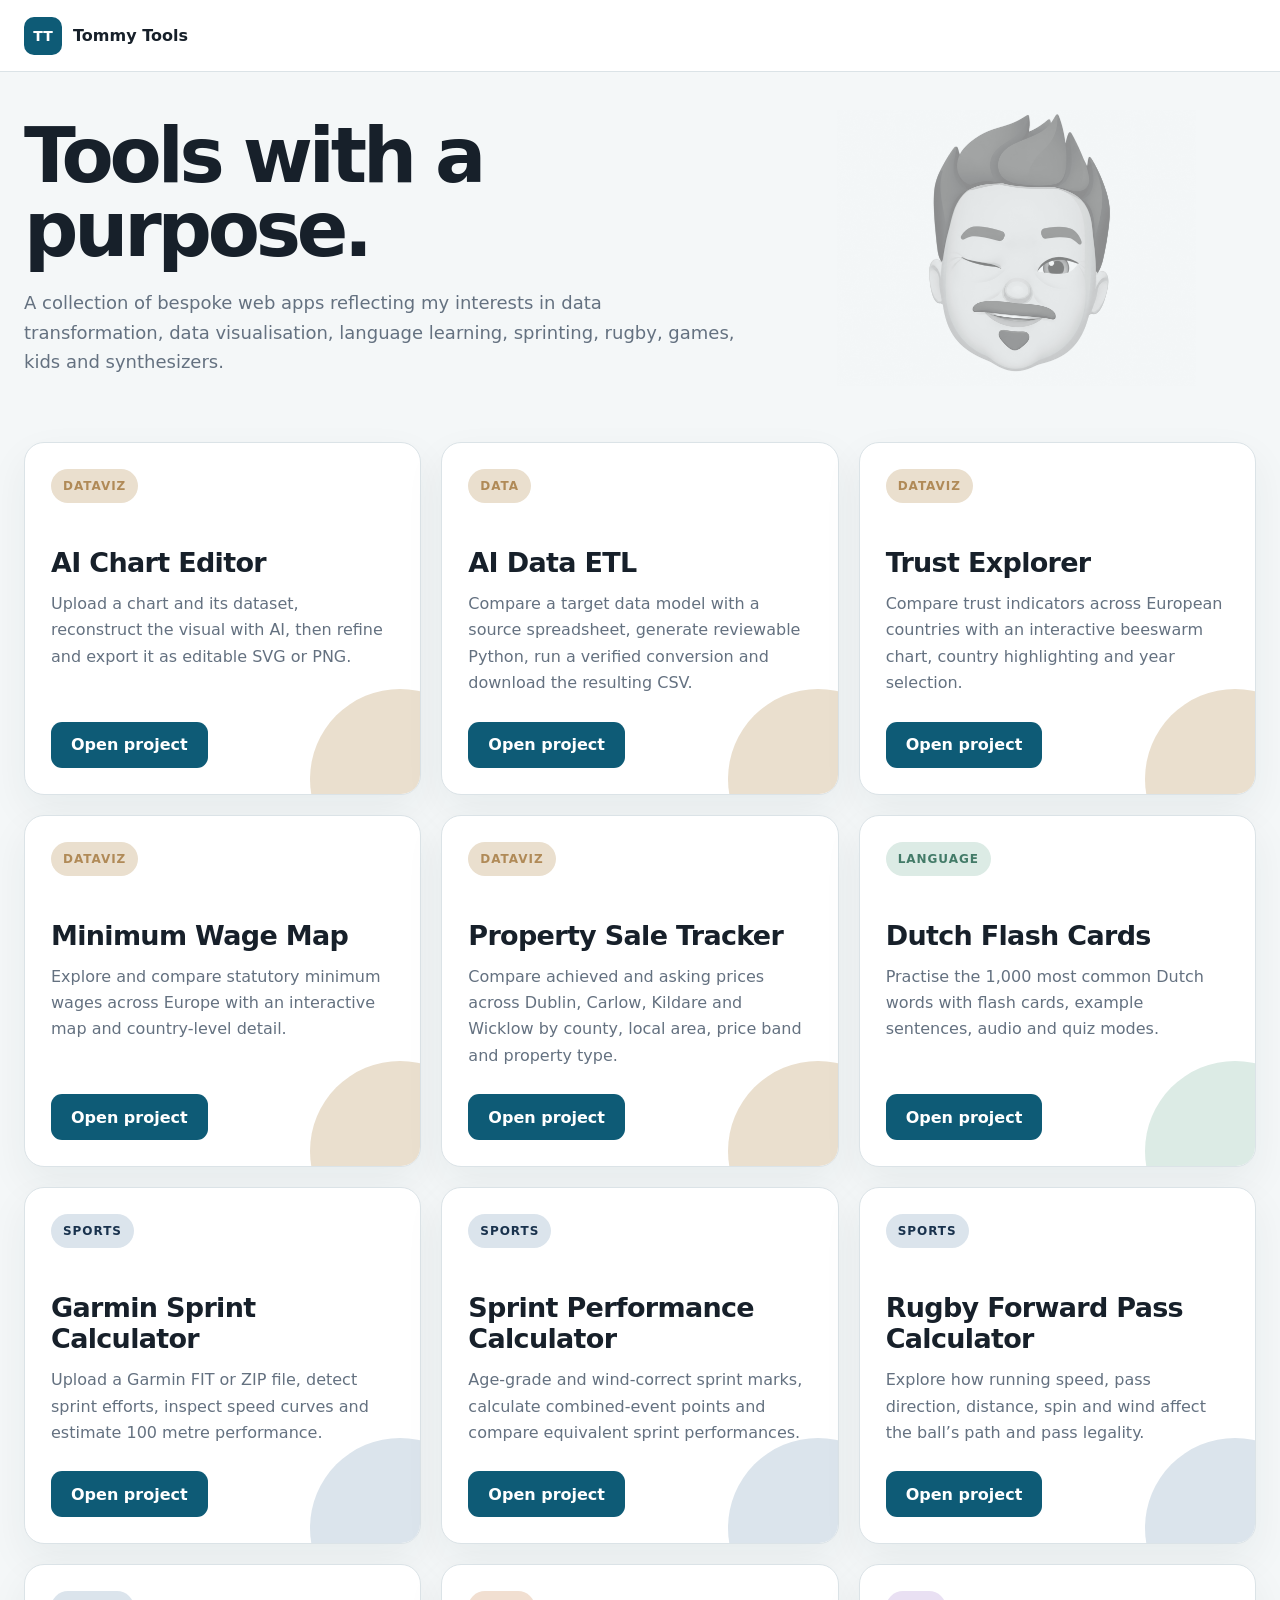
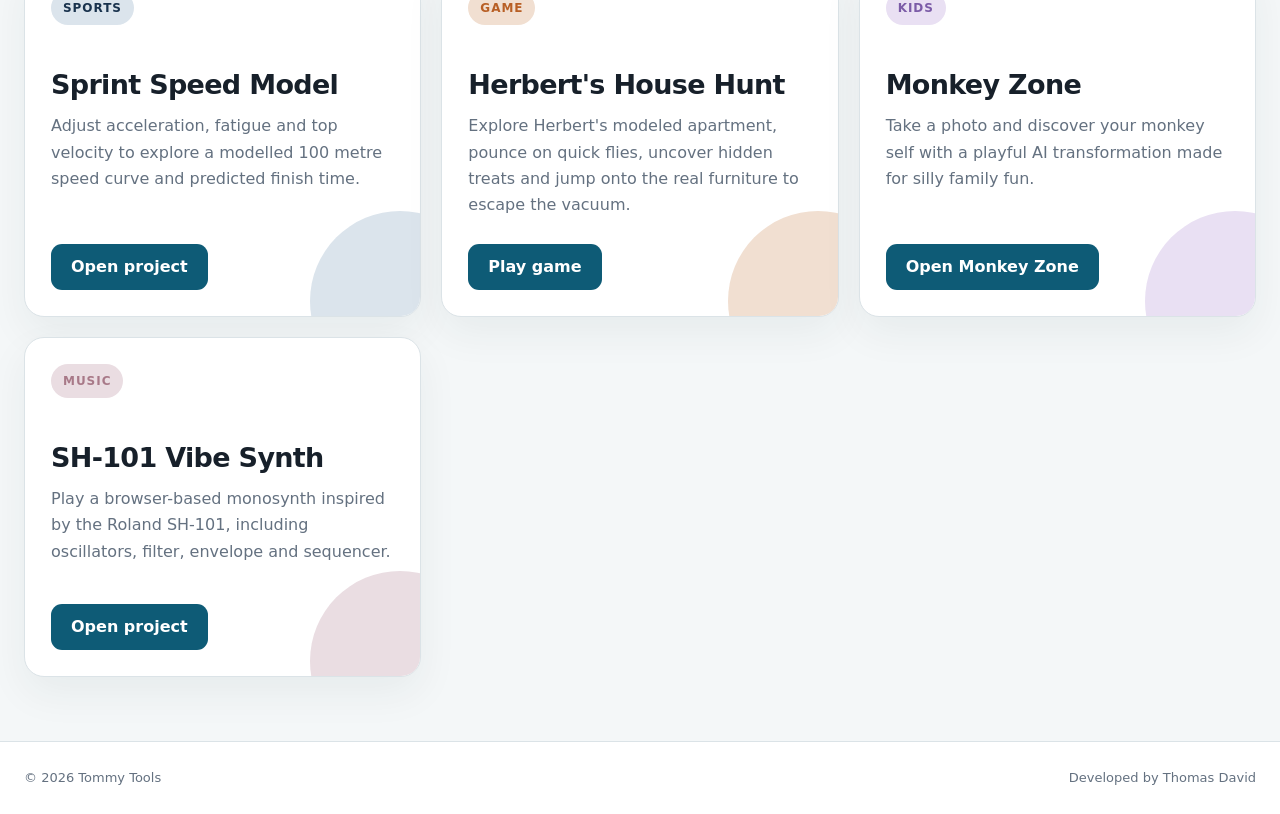
==== commit 1db6ee2f: "Add Monkey Zone kids tile" ====
--- a/index.html
+++ b/index.html
@@ -3,73 +3,16 @@
 <head>
 <meta charset="utf-8">
 <meta name="viewport" content="width=device-width,initial-scale=1">
-<meta name="description" content="Tommy Tools — bespoke web apps for data transformation, data visualisation, language learning, sprinting, rugby, games and synthesizers.">
+<meta name="description" content="Tommy Tools — bespoke web apps for data transformation, data visualisation, language learning, sprinting, rugby, games, kids and synthesizers.">
 <link rel="icon" type="image/png" href="/611e7a94-79a0-4794-a9b9-d9aaa719858f.png">
 <link rel="shortcut icon" type="image/png" href="/611e7a94-79a0-4794-a9b9-d9aaa719858f.png">
 <link rel="apple-touch-icon" href="/611e7a94-79a0-4794-a9b9-d9aaa719858f.png">
 <title>Tommy Tools</title>
 <style>
-:root{
-  --ink:#17202a;
-  --muted:#647180;
-  --line:#dbe3e7;
-  --soft:#f3f7f8;
-  --accent:#0e5b76;
-  --white:#fff;
-  --dataviz:#b08a57;
-  --dataviz-soft:#eadfce;
-  --language:#437b68;
-  --language-soft:#dcebe5;
-  --sports:#19324d;
-  --sports-soft:#dbe4ec;
-  --music:#a87988;
-  --music-soft:#eadde2;
-  --games:#b85f25;
-  --games-soft:#f1dfd1;
-}
-*{box-sizing:border-box}
-body{margin:0;background:#f4f7f8;color:var(--ink);font-family:Inter,system-ui,-apple-system,"Segoe UI",sans-serif}
-.shell{width:min(1450px,calc(100% - 48px));margin:auto}
-.topbar{height:72px;background:#fff;border-bottom:1px solid var(--line);display:flex;align-items:center}
-.topbar .shell{display:flex;align-items:center}
-.brand{display:flex;align-items:center;gap:11px;color:var(--ink);text-decoration:none;font-weight:850}
-.mark{display:grid;place-items:center;width:38px;height:38px;border-radius:10px;background:var(--accent);color:#fff;font-size:14px}
-.hero{padding:38px 0 28px;display:grid;grid-template-columns:minmax(0,1.2fr) minmax(360px,.8fr);gap:34px;align-items:center}
-.hero-copy{min-width:0}
-.hero-visual{display:flex;align-items:center;justify-content:center;min-height:264px;overflow:visible}
-.hero-visual img{display:block;width:120%;max-width:120%;max-height:276px;object-fit:contain;opacity:.48;filter:grayscale(100%);mix-blend-mode:multiply}
-.hero h1{margin:0;font-size:clamp(42px,6vw,76px);line-height:.98;letter-spacing:-.055em}
-.hero p{max-width:900px;margin:20px 0 0;color:var(--muted);font-size:18px;line-height:1.65}
-.grid{display:grid;grid-template-columns:repeat(3,minmax(0,1fr));gap:20px;padding:28px 0 64px}
-.card{--cat:#0e5b76;--cat-soft:#e5f1f4;min-height:340px;padding:26px;background:#fff;border:1px solid var(--line);border-radius:20px;display:flex;flex-direction:column;box-shadow:0 16px 42px rgba(24,43,54,.06);overflow:hidden;position:relative}
-.card.dataviz{--cat:var(--dataviz);--cat-soft:var(--dataviz-soft)}
-.card.language{--cat:var(--language);--cat-soft:var(--language-soft)}
-.card.sports{--cat:var(--sports);--cat-soft:var(--sports-soft)}
-.card.music{--cat:var(--music);--cat-soft:var(--music-soft)}
-.card.games{--cat:var(--games);--cat-soft:var(--games-soft)}
-.card:after{content:"";position:absolute;width:180px;height:180px;border-radius:50%;background:var(--cat-soft);right:-70px;bottom:-75px}
-.card-top,.card-body,.card-footer{position:relative;z-index:1}
-.card-top{display:flex;align-items:center}
-.category{display:inline-flex;align-items:center;min-height:34px;padding:0 12px;border-radius:999px;background:var(--cat-soft);color:var(--cat);font-size:12px;font-weight:850;letter-spacing:.08em;text-transform:uppercase}
-.card-body{margin-top:44px}
-.card h2{margin:0;font-size:27px;letter-spacing:-.025em}
-.card p{margin:13px 0 0;color:var(--muted);line-height:1.65}
-.card-footer{margin-top:auto;padding-top:25px}
-.button{display:inline-flex;align-items:center;justify-content:center;min-height:46px;padding:0 20px;border-radius:11px;background:var(--accent);color:#fff;text-decoration:none;font-weight:800}
-.footer{border-top:1px solid var(--line);background:#fff}
-.footer .shell{min-height:72px;display:flex;align-items:center;justify-content:space-between;color:var(--muted);font-size:13px}
-@media(max-width:1050px){.hero{grid-template-columns:1fr}.hero-visual{order:-1;min-height:180px}.hero-visual img{width:120%;max-width:120%;max-height:204px}.grid{grid-template-columns:repeat(2,1fr)}}
-@media(max-width:680px){.shell{width:min(100% - 24px,1450px)}.hero{padding-top:24px}.hero-visual{display:none}.grid{grid-template-columns:1fr}.card{min-height:310px}.footer .shell{align-items:flex-start;justify-content:center;flex-direction:column;gap:4px}}
-</style>
-</head>
-<body>
-<header class="topbar"><div class="shell"><a class="brand" href="/" aria-label="Tommy Tools home"><span class="mark">TT</span><span>Tommy Tools</span></a></div></header>
-<main class="shell">
-<section class="hero">
-  <div class="hero-copy"><h1>Tools with a purpose.</h1><p>A collection of bespoke web apps reflecting my interests in data transformation, data visualisation, language learning, sprinting, rugby, games and synthesizers.</p></div>
-  <div class="hero-visual"><img src="/611e7a94-79a0-4794-a9b9-d9aaa719858f.png" alt="Tommy Tools illustration"></div>
-</section>
-<section class="grid" aria-label="Available applications">
+:root{--ink:#17202a;--muted:#647180;--line:#dbe3e7;--soft:#f3f7f8;--accent:#0e5b76;--white:#fff;--dataviz:#b08a57;--dataviz-soft:#eadfce;--language:#437b68;--language-soft:#dcebe5;--sports:#19324d;--sports-soft:#dbe4ec;--music:#a87988;--music-soft:#eadde2;--games:#b85f25;--games-soft:#f1dfd1;--kids:#7b5ba7;--kids-soft:#e9e0f3}
+*{box-sizing:border-box}body{margin:0;background:#f4f7f8;color:var(--ink);font-family:Inter,system-ui,-apple-system,"Segoe UI",sans-serif}.shell{width:min(1450px,calc(100% - 48px));margin:auto}.topbar{height:72px;background:#fff;border-bottom:1px solid var(--line);display:flex;align-items:center}.topbar .shell{display:flex;align-items:center}.brand{display:flex;align-items:center;gap:11px;color:var(--ink);text-decoration:none;font-weight:850}.mark{display:grid;place-items:center;width:38px;height:38px;border-radius:10px;background:var(--accent);color:#fff;font-size:14px}.hero{padding:38px 0 28px;display:grid;grid-template-columns:minmax(0,1.2fr) minmax(360px,.8fr);gap:34px;align-items:center}.hero-copy{min-width:0}.hero-visual{display:flex;align-items:center;justify-content:center;min-height:264px;overflow:visible}.hero-visual img{display:block;width:120%;max-width:120%;max-height:276px;object-fit:contain;opacity:.48;filter:grayscale(100%);mix-blend-mode:multiply}.hero h1{margin:0;font-size:clamp(42px,6vw,76px);line-height:.98;letter-spacing:-.055em}.hero p{max-width:900px;margin:20px 0 0;color:var(--muted);font-size:18px;line-height:1.65}.grid{display:grid;grid-template-columns:repeat(3,minmax(0,1fr));gap:20px;padding:28px 0 64px}.card{--cat:#0e5b76;--cat-soft:#e5f1f4;min-height:340px;padding:26px;background:#fff;border:1px solid var(--line);border-radius:20px;display:flex;flex-direction:column;box-shadow:0 16px 42px rgba(24,43,54,.06);overflow:hidden;position:relative}.card.dataviz{--cat:var(--dataviz);--cat-soft:var(--dataviz-soft)}.card.language{--cat:var(--language);--cat-soft:var(--language-soft)}.card.sports{--cat:var(--sports);--cat-soft:var(--sports-soft)}.card.music{--cat:var(--music);--cat-soft:var(--music-soft)}.card.games{--cat:var(--games);--cat-soft:var(--games-soft)}.card.kids{--cat:var(--kids);--cat-soft:var(--kids-soft)}.card:after{content:"";position:absolute;width:180px;height:180px;border-radius:50%;background:var(--cat-soft);right:-70px;bottom:-75px}.card-top,.card-body,.card-footer{position:relative;z-index:1}.card-top{display:flex;align-items:center}.category{display:inline-flex;align-items:center;min-height:34px;padding:0 12px;border-radius:999px;background:var(--cat-soft);color:var(--cat);font-size:12px;font-weight:850;letter-spacing:.08em;text-transform:uppercase}.card-body{margin-top:44px}.card h2{margin:0;font-size:27px;letter-spacing:-.025em}.card p{margin:13px 0 0;color:var(--muted);line-height:1.65}.card-footer{margin-top:auto;padding-top:25px}.button{display:inline-flex;align-items:center;justify-content:center;min-height:46px;padding:0 20px;border-radius:11px;background:var(--accent);color:#fff;text-decoration:none;font-weight:800}.footer{border-top:1px solid var(--line);background:#fff}.footer .shell{min-height:72px;display:flex;align-items:center;justify-content:space-between;color:var(--muted);font-size:13px}@media(max-width:1050px){.hero{grid-template-columns:1fr}.hero-visual{order:-1;min-height:180px}.hero-visual img{width:120%;max-width:120%;max-height:204px}.grid{grid-template-columns:repeat(2,1fr)}}@media(max-width:680px){.shell{width:min(100% - 24px,1450px)}.hero{padding-top:24px}.hero-visual{display:none}.grid{grid-template-columns:1fr}.card{min-height:310px}.footer .shell{align-items:flex-start;justify-content:center;flex-direction:column;gap:4px}}
+</style></head><body>
+<header class="topbar"><div class="shell"><a class="brand" href="/" aria-label="Tommy Tools home"><span class="mark">TT</span><span>Tommy Tools</span></a></div></header><main class="shell"><section class="hero"><div class="hero-copy"><h1>Tools with a purpose.</h1><p>A collection of bespoke web apps reflecting my interests in data transformation, data visualisation, language learning, sprinting, rugby, games, kids and synthesizers.</p></div><div class="hero-visual"><img src="/611e7a94-79a0-4794-a9b9-d9aaa719858f.png" alt="Tommy Tools illustration"></div></section><section class="grid" aria-label="Available applications">
 <article class="card dataviz"><div class="card-top"><span class="category">Dataviz</span></div><div class="card-body"><h2>AI Chart Editor</h2><p>Upload a chart and its dataset, reconstruct the visual with AI, then refine and export it as editable SVG or PNG.</p></div><div class="card-footer"><a class="button" href="https://chart.tommytools.dev/projects/ai-chart-editor">Open project</a></div></article>
 <article class="card dataviz"><div class="card-top"><span class="category">Data</span></div><div class="card-body"><h2>AI Data ETL</h2><p>Compare a target data model with a source spreadsheet, generate reviewable Python, run a verified conversion and download the resulting CSV.</p></div><div class="card-footer"><a class="button" href="https://chart.tommytools.dev/projects/ai-data-etl">Open project</a></div></article>
 <article class="card dataviz"><div class="card-top"><span class="category">Dataviz</span></div><div class="card-body"><h2>Trust Explorer</h2><p>Compare trust indicators across European countries with an interactive beeswarm chart, country highlighting and year selection.</p></div><div class="card-footer"><a class="button" href="/projects/trust-explorer/">Open project</a></div></article>
@@ -81,9 +24,6 @@
 <article class="card sports"><div class="card-top"><span class="category">Sports</span></div><div class="card-body"><h2>Rugby Forward Pass Calculator</h2><p>Explore how running speed, pass direction, distance, spin and wind affect the ball’s path and pass legality.</p></div><div class="card-footer"><a class="button" href="/projects/rugby-forward-pass-calculator/">Open project</a></div></article>
 <article class="card sports"><div class="card-top"><span class="category">Sports</span></div><div class="card-body"><h2>Sprint Speed Model</h2><p>Adjust acceleration, fatigue and top velocity to explore a modelled 100 metre speed curve and predicted finish time.</p></div><div class="card-footer"><a class="button" href="/projects/sprint-speed-model/">Open project</a></div></article>
 <article class="card games"><div class="card-top"><span class="category">Game</span></div><div class="card-body"><h2>Herbert's House Hunt</h2><p>Explore Herbert's modeled apartment, pounce on quick flies, uncover hidden treats and jump onto the real furniture to escape the vacuum.</p></div><div class="card-footer"><a class="button" href="/projects/herbers-house-hunt/">Play game</a></div></article>
+<article class="card kids"><div class="card-top"><span class="category">Kids</span></div><div class="card-body"><h2>Monkey Zone</h2><p>Take a photo and discover your monkey self with a playful AI transformation made for silly family fun.</p></div><div class="card-footer"><a class="button" href="https://monkeyzone.eu/">Open Monkey Zone</a></div></article>
 <article class="card music"><div class="card-top"><span class="category">Music</span></div><div class="card-body"><h2>SH-101 Vibe Synth</h2><p>Play a browser-based monosynth inspired by the Roland SH-101, including oscillators, filter, envelope and sequencer.</p></div><div class="card-footer"><a class="button" href="/projects/sh101-synth/">Open project</a></div></article>
-</section>
-</main>
-<footer class="footer"><div class="shell"><span>© 2026 Tommy Tools</span><span>Developed by Thomas David</span></div></footer>
-</body>
-</html>+</section></main><footer class="footer"><div class="shell"><span>© 2026 Tommy Tools</span><span>Developed by Thomas David</span></div></footer></body></html>
